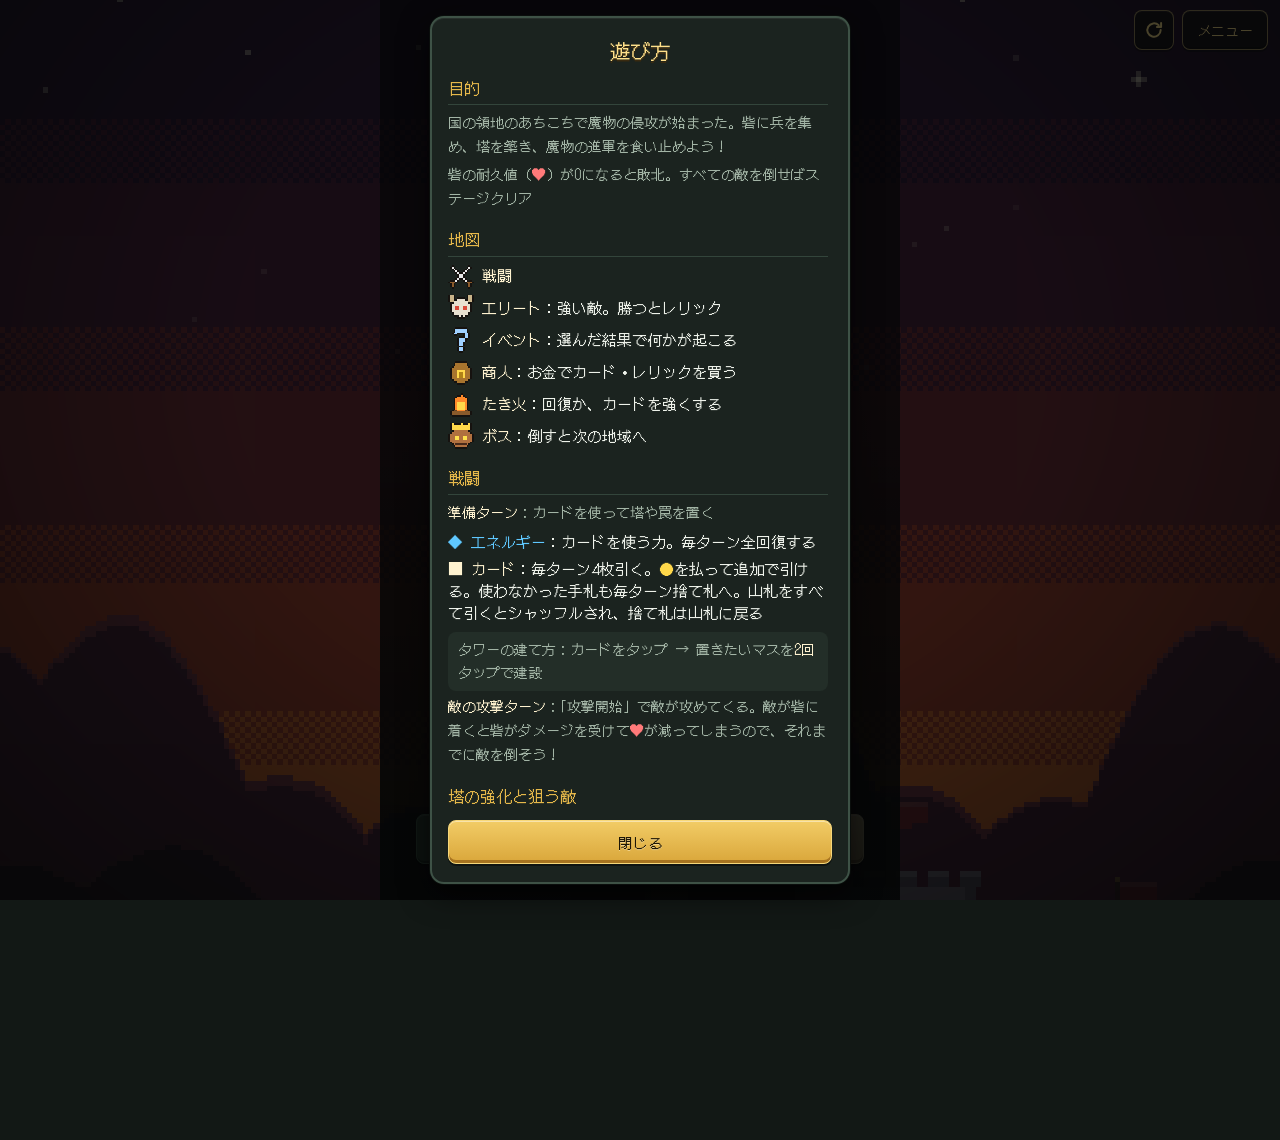
==== index.html @ cc90f78e "？マスの中身に通常戦闘1つ・商人2つを混ぜる - マスに入った時にくじ：残りのイベント＋戦闘1＋商人2（同じ確率） - 戦闘・商人が出たらマスの種類を書き換える（記録は t を書き換え fe:1） -" ====
<!doctype html>
<html lang="ja">
<head>
<meta charset="utf-8">
<meta name="viewport" content="width=device-width,initial-scale=1,maximum-scale=1,user-scalable=no,viewport-fit=cover">
<meta name="theme-color" content="#121815">
<title>Slay the Syoppaiya</title>
<script>/* 起きたエラーを覚えておき、メニューの「音のテスト」に出す（実機で原因を調べるため） */window.__errs=[];window.addEventListener('error',function(e){window.__errs.push((e.message||'?')+' @'+String(e.filename||'').split('/').pop().split('?')[0]+':'+e.lineno);});window.addEventListener('unhandledrejection',function(e){window.__errs.push('promise: '+(e.reason&&e.reason.message||e.reason));});</script>
<link rel="preconnect" href="https://fonts.googleapis.com">
<link rel="preconnect" href="https://fonts.gstatic.com" crossorigin>
<link rel="stylesheet" href="https://fonts.googleapis.com/css2?family=DotGothic16&display=swap">
<link rel="stylesheet" href="css/style.css?v=20261024045029">
</head>
<body>

<!-- スタート画面：上にスワイプ（＝ページを下へ読み進める）で Safari のアドレスバーを細くしてから始める -->
<section id="start">
  <div class="title-top-btns">
    <!-- ページの更新（ホーム画面に追加して遊ぶ人は、ブラウザの更新ボタンがないため） -->
    <button type="button" id="t-reload" class="title-menu-btn title-reload-btn" aria-label="ページを更新"><svg viewBox="0 0 24 24" width="20" height="20" aria-hidden="true"><path d="M20 12a8 8 0 1 1-2.34-5.66" fill="none" stroke="currentColor" stroke-width="2.4" stroke-linecap="round"/><path d="M20.5 3.5v5h-5" fill="none" stroke="currentColor" stroke-width="2.4" stroke-linecap="round" stroke-linejoin="round"/></svg></button>
    <button type="button" id="t-menu" class="title-menu-btn">メニュー</button>
  </div>
  <canvas id="title-bg" width="240" height="426" aria-hidden="true"></canvas>
  <div class="start-inner">
    <div class="logo">
      <h1 class="logo-title"><canvas id="logo-cv" role="img" aria-label="Slay the Syoppaiya"></canvas><span class="vh">Slay the Syoppaiya</span></h1>
      <p class="logo-sub">デッキ構築 × タワーディフェンス</p>
    </div>
    <div class="title-menu" role="radiogroup" aria-label="始め方">
      <button type="button" id="t-cont" class="title-opt" aria-pressed="false"><b>つづきから</b><small id="t-cont-info"></small></button>
      <button type="button" id="t-new" class="title-opt" aria-pressed="true"><b>はじめから</b><small id="t-new-info">新しい挑戦を始める</small></button>
    </div>
    <p class="meta-line" id="t-meta"></p>
    <button type="button" id="t-help" class="title-help">はじめての方へ：遊び方</button>
    <button type="button" id="t-save" class="title-help title-save"><b>記録を消さないために</b></button>
    <div class="swipe">
      <div class="arrow" aria-hidden="true">▲<br>▲</div>
      <p>上にスワイプしてスタート</p>
      <button type="button" id="pc-start" class="pc-only">クリックでスタート</button>
    </div>
    <p class="ver" id="ver" role="button" tabindex="0" aria-label="アップデート履歴">版 10/24 04:50</p>
  </div>
</section>

<!-- ワールドマップ -->
<section id="world" class="screen" data-screen hidden>
  <header class="runbar">
    <span class="hud-stats"><span class="hud-cmd-row"><b class="hud-cmd rb-cmd"></b><span class="hud-asc rb-asc-box" title="アセンション"><span class="hico" data-ico="flame"></span><b class="rb-asc">0</b></span></span><span class="hud-stats-row"><span class="hud-life">♥ <b class="rb-life"></b></span><span class="hud-gold">● <b class="rb-gold"></b></span></span></span>
    <span class="rb-title">草原</span>
    <span class="nav-btns"><button type="button" class="nav-btn ico-btn" data-nav="map" aria-label="マップ"><span class="hico" data-ico="map"></span></button><button type="button" class="nav-btn ico-btn" data-nav="deck" aria-label="デッキ"><span class="hico" data-ico="deck"></span><b class="deck-num rb-deck"></b></button><button type="button" class="nav-btn ico-btn help-btn" data-nav="help" aria-label="遊び方"><span class="hico" data-ico="help"></span></button></span>
  </header>
  <div class="relic-strip" id="relic-strip"></div>
  <div class="world-scroll scroll-y" id="world-scroll">
    <div class="world-map" id="world-map">
      <svg id="world-lines" aria-hidden="true"></svg>
    </div>
  </div>
  <div class="world-foot">
    <button type="button" id="world-menu-btn" class="menu-btn ico-btn" aria-label="設定"><span class="hico" data-ico="gear"></span></button>
    <button type="button" id="world-back" class="go" hidden>もどる</button>
    <p class="world-hint" id="world-hint">光っているマスを選んでください</p>
    <button type="button" class="deck-btn">デッキ <b class="rb-deck"></b>枚</button>
  </div>
</section>

<!-- 戦闘画面 -->
<main id="game" class="screen" data-screen hidden>
  <header class="hud">
    <span class="hud-stats"><span class="hud-cmd-row"><b id="h-cmd" class="hud-cmd"></b><span class="hud-asc" id="h-asc-box" title="アセンション"><span class="hico" data-ico="flame"></span><b id="h-asc">0</b></span></span><span class="hud-stats-row"><span class="hud-life" title="砦の耐久値">♥ <b id="h-life">20</b></span><span class="hud-gold" title="お金">● <b id="h-gold">20</b></span></span></span>
    <span class="hud-turn"><span id="h-floor" class="hud-floor"></span><span class="hud-turn-row"><b id="h-phase">準備</b> <span id="h-turn">1/5</span><span id="h-left" class="hud-left"></span></span></span>
    <span class="nav-btns"><button type="button" class="nav-btn ico-btn" data-nav="map" aria-label="マップ"><span class="hico" data-ico="map"></span></button><button type="button" class="nav-btn ico-btn" data-nav="deck" aria-label="デッキ"><span class="hico" data-ico="deck"></span><b class="deck-num" id="h-deck"></b></button><button type="button" class="nav-btn ico-btn menu-nav" data-nav="menu" aria-label="設定"><span class="hico" data-ico="gear"></span></button></span>
  </header>

  <div class="relic-strip battle-relics scroll-y" id="b-relics"></div>
  <div class="stage" id="stage">
    <canvas id="map"></canvas>
    <div class="rampart" id="rampart" aria-hidden="true"></div>
    <div class="banner" id="banner"></div>
    <div class="toast" id="toast" role="status"></div>
    <div class="bubble" id="gate-info" hidden></div>
  </div>

  <div class="actions">
    <button type="button" id="btn-draw"><span>ドロー</span><small>● <span id="draw-cost">15</span></small></button>
    <label class="speed" for="speed"><span id="speed-val">×1</span><input type="range" id="speed" min="1" max="4" step="1" value="1" aria-label="速度（1〜4倍）"></label>
    <button type="button" id="btn-go" class="go">攻撃開始</button>
  </div>

  <div class="hand-bar">
    <span class="energy" title="エネルギー"><span class="en-label">エネルギー</span><span id="h-energy"></span></span>
    <span class="piles"><button type="button" class="pile-btn" id="btn-pile-draw" aria-label="山札の内訳"><span class="pile-ico-wrap"><span class="hico" data-ico="drawpile"></span><b id="h-draw" class="pile-num">0</b></span>山札</button><button type="button" class="pile-btn disc" id="btn-pile-disc" aria-label="捨て札の内訳"><span class="pile-ico-wrap"><span class="hico" data-ico="discard"></span><b id="h-disc" class="pile-num">0</b></span>捨て札</button></span>
  </div>
  <div class="hand" id="hand"></div>

  <!-- タワーをタップした時の小窓 -->
  <div class="sheet" id="tower-sheet" hidden>
    <div class="sheet-head"><b id="ts-name"></b> <span id="ts-lv"></span></div>
    <div id="ts-stats" class="stat-table"></div>
    <div class="sheet-btns">
      <button type="button" id="ts-target" class="target-btn"></button>
      <button type="button" id="ts-up" class="up">強化</button>
    </div>
  </div>
</main>

<!-- 指揮官を選ぶ（2026-10-23 新デザイン：象徴マークをタップすると、その指揮官の全身の絵が背景にドンと出る） -->
<section id="cmdsel" class="screen" data-screen hidden>
  <canvas id="cs-hero" aria-hidden="true"></canvas>
  <div id="cs-flash"></div>
  <div id="cs-shade"></div>
  <div class="cs-ui">
    <div class="cs-spacer"></div>
    <div id="cs-info"><h2 id="cs-name"></h2><div id="cs-life"></div><p id="cs-sub"></p><div id="cs-relic"></div></div>
    <p id="cs-prompt">指揮官を選択してください</p>
    <div id="cs-tiles"></div>
    <div id="cs-foot"></div>
  </div>
</section>

<!-- 報酬・イベント・商人・たき火・ランの終わり（中身は screens.js が作る） -->
<section id="panel" class="screen" data-screen hidden>
  <header class="runbar">
    <span class="hud-stats"><span class="hud-cmd-row"><b class="hud-cmd rb-cmd"></b><span class="hud-asc rb-asc-box" title="アセンション"><span class="hico" data-ico="flame"></span><b class="rb-asc">0</b></span></span><span class="hud-stats-row"><span class="hud-life">♥ <b class="rb-life"></b></span><span class="hud-gold">● <b class="rb-gold"></b></span></span></span>
    <span class="rb-title" id="panel-kind"></span>
    <span class="nav-btns"><button type="button" class="nav-btn ico-btn" data-nav="map" aria-label="マップ"><span class="hico" data-ico="map"></span></button><button type="button" class="nav-btn ico-btn" data-nav="deck" aria-label="デッキ"><span class="hico" data-ico="deck"></span><b class="deck-num rb-deck"></b></button><button type="button" class="nav-btn ico-btn help-btn" data-nav="help" aria-label="遊び方"><span class="hico" data-ico="help"></span></button></span>
  </header>
  <div class="relic-strip battle-relics scroll-y" id="p-relics"></div>
  <div class="panel-body scroll-y" id="panel-body"></div>
  <div class="panel-foot" id="panel-foot"></div>
</section>

<!-- カードの詳細（長押し） -->
<div class="modal" id="detail" hidden>
  <div class="modal-box">
    <canvas id="detail-art" width="34" height="36"></canvas>
    <h2 id="d-name"></h2>
    <p id="d-text"></p>
    <dl id="d-stats"></dl>
    <button type="button" id="d-close">閉じる</button>
  </div>
</div>

<!-- カードの一覧（山札・捨て札・デッキ） -->
<div class="modal" id="pile" hidden>
  <div class="modal-box">
    <h2 id="p-title"></h2>
    <ul class="pile-list scroll-y" id="p-list"></ul>
    <p id="p-note"></p>
    <button type="button" id="p-close">閉じる</button>
  </div>
</div>

<!-- ワールドマップのメニュー -->
<div class="modal" id="world-menu" hidden>
  <div class="modal-box menu-box scroll-y">
    <h2>メニュー</h2>
    <p id="wm-note">マスを1つ進めるたびに自動で保存しています。タイトルの「つづきから」で再開できます。</p>
    <div class="sound-row"><button type="button" id="wm-se">効果音：オン</button><button type="button" id="wm-bgm">BGM：オン</button></div>
    <label class="vol-row"><span>効果音の音量</span><input type="range" min="0" max="100" step="5" id="wm-sevol" aria-label="効果音の音量"></label>
    <label class="vol-row"><span>BGMの音量</span><input type="range" min="0" max="100" step="5" id="wm-bgmvol" aria-label="BGMの音量"></label>
    <button type="button" id="wm-skin">戦闘画面：砦</button>
    <button type="button" id="wm-help">遊び方</button>
    <button type="button" id="wm-data">データの引き継ぎ</button>
    <button type="button" id="wm-update">アップデート更新</button>
    <button type="button" id="wm-test">音のテスト</button>
    <p class="sound-note" id="wm-sound-state">マナーモード中のiPhoneでは音が出ないことがあります。</p>
    <button type="button" id="wm-title" class="go">タイトルに戻る</button>
    <button type="button" id="wm-close">閉じる</button>
  </div>
</div>

<!-- タイトルのメニュー（音の設定・遊び方・データの引き継ぎ） -->
<div class="modal" id="title-menu" hidden>
  <div class="modal-box menu-box scroll-y">
    <h2>メニュー</h2>
    <div class="sound-row"><button type="button" id="tm-se">効果音：オン</button><button type="button" id="tm-bgm">BGM：オン</button></div>
    <label class="vol-row"><span>効果音の音量</span><input type="range" min="0" max="100" step="5" id="tm-sevol" aria-label="効果音の音量"></label>
    <label class="vol-row"><span>BGMの音量</span><input type="range" min="0" max="100" step="5" id="tm-bgmvol" aria-label="BGMの音量"></label>
    <button type="button" id="tm-skin">戦闘画面：砦</button>
    <button type="button" id="tm-help">遊び方</button>
    <button type="button" id="tm-data">データの引き継ぎ</button>
    <button type="button" id="tm-update">アップデート更新</button>
    <button type="button" id="tm-close">閉じる</button>
  </div>
</div>

<!-- データの引き継ぎ（書き出し・読み込み） -->
<div class="modal" id="data-modal" hidden>
  <div class="modal-box wide data-box">
    <h2>データの引き継ぎ</h2>
    <div class="data-body scroll-y">
      <p>別の端末・別のブラウザで続きから遊ぶためのものです。引き継げるのは、経験値・解放・アセンション・クリアの記録と、途中のラン（つづきから）です。戦闘の途中だった時は、その戦闘の始めから続きます。</p>
      <h3>① 今の記録を書き出す</h3>
      <p>下の文字をコピーして、メモなどに保存してください。</p>
      <textarea id="dt-out" readonly rows="4" autocapitalize="off" autocorrect="off" spellcheck="false"></textarea>
      <button type="button" id="dt-copy" class="go">コピーする</button>
      <h3>② 記録を読み込む</h3>
      <p>保存しておいた文字を、新しい方で貼り付けます。</p>
      <textarea id="dt-in" rows="4" placeholder="ここに貼り付け" autocapitalize="off" autocorrect="off" autocomplete="off" spellcheck="false"></textarea>
      <p class="data-msg" id="dt-msg"></p>
      <button type="button" id="dt-load">読み込む</button>
    </div>
    <button type="button" id="dt-close">閉じる</button>
  </div>
</div>

<!-- デッキからカードを1枚選ぶ（手放す時など） -->
<div class="modal" id="picker" hidden>
  <div class="modal-box wide scroll-y">
    <h2 id="pk-title"></h2>
    <div class="cards-grid scroll-y" id="pk-grid"></div>
    <p id="pk-text" class="pk-text"></p>
    <button type="button" id="pk-ok" class="go" disabled>決定</button>
    <button type="button" id="pk-cancel">やめる</button>
  </div>
</div>

<!-- 遊び方（タイトル・メニュー・画面上の「？」から開く） -->
<div class="modal" id="help" hidden>
  <div class="modal-box wide help-box">
    <h2>遊び方</h2>
    <div class="help-body scroll-y" id="help-body"></div>
    <button type="button" id="help-close" class="go">閉じる</button>
  </div>
</div>

<!-- アップデート履歴（タイトル画面の右下の「版」の文字をタップで開く。2026-10-23） -->
<div class="modal" id="updates" hidden>
  <div class="modal-box wide help-box upd-box">
    <h2>アップデート履歴</h2>
    <div class="upd-head" id="upd-head"></div>
    <div class="help-body scroll-y upd-list" id="upd-list"></div>
    <button type="button" id="upd-close" class="go">閉じる</button>
  </div>
</div>

<div id="tap-sound" hidden>♪ 画面をタップすると音が出ます</div>
<div id="rotate"><p>画面を縦にしてください</p></div>

<script src="js/data.js?v=20261024045029"></script>
<script src="js/battle.js?v=20261024045029"></script>
<script src="js/run.js?v=20261024045029"></script>
<script src="js/sprites.js?v=20261024045029"></script>
<script src="js/relicart.js?v=20261024045029"></script>
<script src="js/battleskin.js?v=20261024045029"></script>
<script src="js/hudicons.js?v=20261024045029"></script>
<script src="js/dotart.js?v=20261024045029"></script>
<script src="js/towerart.js?v=20261024045029"></script>
<script src="js/enemyart.js?v=20261024045029"></script>
<script src="js/render.js?v=20261024045029"></script>
<script src="js/sound.js?v=20261024045029"></script>
<script src="js/bossbgm.js?v=20261024045029"></script>
<script src="js/ui.js?v=20261024045029"></script>
<script src="js/stats.js?v=20261024045029"></script>
<script src="js/updates.js?v=20261024045029"></script>
<script src="js/screens.js?v=20261024045029"></script>
<script src="js/logo.js?v=20261024045029"></script>
<script src="js/worldbg.js?v=20261024045029"></script>
<script src="js/eventart.js?v=20261024045029"></script>
<script src="js/cmdart.js?v=20261024045029"></script>
</body>
</html>
---- css/style.css ----
/* 画面：縦持ちスマホ前提。高さはアドレスバーの状態に合わせて変わる dvh で合わせる */
:root{
  --bg:#121815; --panel:#1b231f; --panel2:#232e28; --line:#33453b;
  --fg:#eef2ea; --muted:#a3b5a6; --accent:#e6b84a; --good:#7fd36a; --bad:#ff6b5b;
  --energy:#5fc8ff; --gold:#ffd84a; --up:#ff5b4a; --down:#4ea8ff;
  --font:"DotGothic16","Hiragino Kaku Gothic ProN","Yu Gothic",system-ui,sans-serif;
  color-scheme:dark;
}
*{box-sizing:border-box}
html,body{margin:0;background:var(--bg);color:var(--fg);font-family:var(--font);width:100%;max-width:100%;overflow-x:hidden;overscroll-behavior-x:none}
body{
  -webkit-user-select:none;user-select:none;-webkit-touch-callout:none;
  -webkit-tap-highlight-color:transparent;-webkit-text-size-adjust:100%;
  touch-action:manipulation;
}
button{font-family:var(--font);color:var(--fg);background:var(--panel2);border:1px solid var(--line);
  border-radius:8px;font-size:15px;padding:0 12px;min-height:44px;cursor:pointer;touch-action:manipulation}
button:focus-visible{outline:2px solid var(--accent);outline-offset:2px}
button:disabled{opacity:.4;cursor:default}
button.go{background:var(--accent);color:#1d1606;border-color:var(--accent)}
button[aria-pressed="true"]{background:var(--accent);color:#1d1606;border-color:var(--accent)}
[hidden]{display:none!important}

/* ---- スタート画面（わざと画面より長くして、上スワイプでスクロールさせる） ---- */
#start{position:relative;min-height:calc(100dvh + 240px);padding:0 16px}
.start-inner{position:relative;z-index:1;min-height:100dvh;display:flex;flex-direction:column;align-items:center;justify-content:space-between;gap:14px;text-align:center;
  padding-top:max(10vh,env(safe-area-inset-top));padding-bottom:max(40px,env(safe-area-inset-bottom))}
/* 背景：夕暮れの城と、行進してくる魔物（コードで描く動く絵） */
#title-bg{position:fixed;inset:0;width:100%;height:100%;object-fit:cover;image-rendering:pixelated;z-index:0;pointer-events:none}
#start[hidden] #title-bg{display:none}
#start::after{content:"";position:fixed;inset:0;z-index:0;pointer-events:none;background:radial-gradient(ellipse at 50% 40%,transparent 45%,rgba(0,0,0,.55) 100%)}
.logo{display:flex;flex-direction:column;align-items:center;gap:2px}
/* タイトルの文字：js/logo.js がドット絵で描く（黄色い手書き風・こげ茶のふち・i の点は炎）。光はCSSの影で */
.logo-title{margin:0;line-height:0}
#logo-cv{display:block;width:auto;height:min(43vw,184px,21vh);image-rendering:pixelated;filter:drop-shadow(0 0 10px rgba(255,130,40,.45)) drop-shadow(0 0 26px rgba(255,80,30,.3))}
.vh{position:absolute;width:1px;height:1px;overflow:hidden;clip:rect(0 0 0 0);white-space:nowrap}
.logo-sub{margin:6px 0 0;font-size:13px;color:#e8c9a0;letter-spacing:.12em;padding:3px 12px;border-top:1px solid rgba(246,217,138,.45);border-bottom:1px solid rgba(246,217,138,.45);background:rgba(20,8,10,.35)}
#start .title-opt{background:rgba(18,12,16,.78);border-color:rgba(246,217,138,.45);backdrop-filter:blur(2px)}
#start .title-opt[aria-pressed="true"]{background:linear-gradient(#f2c55a,#d9952e);border-color:#ffe08a;box-shadow:0 0 16px rgba(255,170,60,.45)}
#start .meta-line{text-shadow:0 1px 2px #000;background:rgba(18,12,16,.7);border-radius:12px;padding:3px 12px}
#start .swipe p{text-shadow:0 1px 3px #000}
.eyebrow{margin:0;color:var(--accent);font-size:13px;letter-spacing:.1em}
h1{margin:0;font-weight:400;font-size:34px;line-height:1.2}
h1 span{font-size:18px;color:var(--muted)}
#title-art{width:308px;height:110px;image-rendering:pixelated}
.title-menu{display:flex;flex-direction:column;gap:8px;width:min(300px,100%)}
.title-opt{display:flex;flex-direction:column;align-items:center;gap:2px;padding:8px 12px;min-height:56px}
.title-opt b{font-weight:400;font-size:17px}
.title-opt small{font-size:12px;color:var(--muted)}
.title-opt[aria-pressed="true"] small{color:#3a2c08}
.title-opt:disabled{opacity:.35}
.title-opt .warn{color:#7a1f14}
.menu-btn{flex:0 0 auto}
.menu-btn.ico-btn{min-width:44px;padding:0 8px;display:inline-flex;align-items:center;justify-content:center}
.swipe{margin-top:10px;display:flex;flex-direction:column;align-items:center;gap:6px}
.swipe p{margin:0;font-size:18px}
.arrow{color:var(--accent);line-height:.9;font-size:20px;animation:up 1.2s ease-in-out infinite}
@keyframes up{0%,100%{transform:translateY(6px);opacity:.5}50%{transform:translateY(-6px);opacity:1}}
.pc-only{display:none}
@media (hover:hover) and (pointer:fine){.pc-only{display:inline-block}}

/* ---- ゲーム画面 ---- */
.screen{position:fixed;inset:0;height:100dvh;display:flex;flex-direction:column;touch-action:none;
  padding-left:env(safe-area-inset-left);padding-right:env(safe-area-inset-right);
  padding-top:max(6px,env(safe-area-inset-top));
  padding-bottom:max(22px,calc(env(safe-area-inset-bottom) + 10px));
  max-width:520px;margin:0 auto;background:var(--bg)}
.hud,.runbar{display:flex;justify-content:space-between;align-items:center;gap:8px;padding:4px 10px 6px;font-size:15px;
  font-variant-numeric:tabular-nums}
.hud b{font-weight:400}
.hud-life{color:#ff7a7a}
.hud-gold{color:var(--gold)}
.hud-turn #h-phase{color:var(--accent)}
.hud-stats{display:flex;flex-direction:column;line-height:1.15;font-size:14px;min-width:0}
/* 2026-10-23 上の帯の作り直し：指揮官の名前・階段（層-階）・炎（アセンション）・アイコンのボタン */
.hud .hud-cmd,.runbar .hud-cmd{color:var(--accent);font-size:13px;white-space:nowrap;overflow:hidden;text-overflow:ellipsis;text-shadow:0 1px 0 #000}
.hud-cmd-row{display:flex;align-items:center;gap:6px;min-width:0}
.hud-cmd-row .hud-asc{font-size:13px;gap:1px}
.hud-cmd-row .hico-flame{width:20px;height:20px;margin-top:-3px}
.hud-stats-row{display:flex;gap:8px;white-space:nowrap}
.hud-asc{display:inline-flex;align-items:center;gap:3px;font-size:14px}
.hud-floor{color:var(--muted);font-size:11px;line-height:1.1;white-space:nowrap}
.hud-asc b{color:#ff9a4a}
.hud-asc.zero{opacity:.45}
.hico{display:inline-flex;line-height:0}
.hico-c{image-rendering:pixelated;image-rendering:crisp-edges}
.hico-flame{width:20px;height:20px}
.hico-map,.hico-deck,.hico-gear,.hico-help{width:28px;height:28px}
.hico-drawpile,.hico-discard{width:32px;height:32px}
.hud,.runbar{gap:6px}
.runbar .hud-stats b{font-weight:400}   /* 戦闘画面の上の帯と同じ太さに */
.hud .nav-btns,.runbar .nav-btns{gap:3px}
.nav-btn.ico-btn{min-width:36px;min-height:38px;padding:0 4px;display:inline-flex;align-items:center;justify-content:center}
.hud-turn{display:flex;flex-direction:column;align-items:center;line-height:1.15;font-size:14px;min-width:0;flex:1 1 auto}
.hud-turn-row{white-space:nowrap}
.nav-btns{display:flex;gap:4px;flex:0 0 auto}
.nav-btn{min-height:34px;padding:0 8px;font-size:13px;border-radius:7px;background:var(--panel)}
#world .nav-btn[data-nav=map]{display:none}
.runbar .rb-title{flex:1 1 auto;text-align:center;white-space:nowrap;overflow:hidden;text-overflow:ellipsis}
.rb-title{color:var(--accent)}
.hud-left{color:var(--fg);margin-left:4px}
#h-energy{display:flex;gap:6px;align-items:center}
.gem{width:13px;height:13px;transform:rotate(45deg);border:1px solid #4f8fae;background:#16303c}
.en-num{color:var(--energy);margin-left:4px;font-size:17px}
.gem.on{background:var(--energy);border-color:#b8ecff}

.stage{position:relative;flex:1 1 auto;min-height:120px;display:flex;align-items:flex-start;justify-content:center;overflow:hidden}   /* マップは上にそろえる（手札の枚数で動かさない） */
#map{display:block;image-rendering:pixelated;border-radius:6px;touch-action:none}
.banner{position:absolute;left:0;right:0;top:38%;text-align:center;font-size:26px;pointer-events:none;
  text-shadow:0 2px 0 #000,0 0 12px #000;opacity:0;transition:opacity .25s}
.banner.show{opacity:1}
.banner.prep{color:var(--good)} .banner.attack{color:var(--bad)}
.bubble{position:absolute;z-index:5;transform:translateX(-50%);margin-top:6px;background:rgba(14,18,15,.95);border:1px solid var(--accent);
  border-radius:10px;padding:8px 10px;font-size:14px;line-height:1.5;min-width:150px;max-width:calc(100% - 16px)}
.bubble::before{content:"";position:absolute;top:-6px;left:var(--tip,50%);width:10px;height:10px;transform:translateX(-50%) rotate(45deg);
  background:inherit;border-left:1px solid var(--accent);border-top:1px solid var(--accent)}
.bubble .gate{display:block;margin-bottom:2px}
.bubble .row{display:flex;align-items:center;gap:4px;white-space:nowrap}
.bubble .sub{color:var(--muted);font-size:12px}
.toast{position:absolute;left:50%;bottom:8px;transform:translateX(-50%);background:rgba(10,12,10,.88);border:1px solid var(--line);
  border-radius:8px;padding:6px 12px;font-size:14px;pointer-events:none;opacity:0;transition:opacity .2s;white-space:nowrap}
.toast.show{opacity:1}

.chip{display:inline-flex;align-items:center;gap:2px;color:var(--fg)}
.chip canvas{width:22px;height:18px;image-rendering:pixelated}
.gate{color:var(--accent)}

.actions{display:flex;gap:6px;align-items:center;padding:4px 8px 6px}
.actions{justify-content:flex-end}
.hand-bar{display:flex;align-items:center;justify-content:space-between;padding:2px 10px 6px}
.energy{display:flex;align-items:center;gap:8px}
.en-label{font-size:13px;color:var(--energy)}
.piles{display:flex;gap:6px;font-variant-numeric:tabular-nums}
.pile-btn{display:inline-flex;align-items:center;gap:5px;min-height:38px;padding:0 9px;font-size:13px;color:var(--muted);background:var(--panel)}
.pile-btn b{font-weight:400;color:var(--fg)}
.pile-ico-wrap{position:relative;display:inline-flex}
.pile-btn .pile-num{position:absolute;right:-6px;bottom:-4px;min-width:18px;height:18px;padding:0 4px;border-radius:9px;background:#b8302a;color:#fff;
  font-size:12px;line-height:18px;text-align:center;box-shadow:0 0 0 1px #2a0a08,0 1px 2px rgba(0,0,0,.6)}
.pile-btn.disc .pile-num{background:#5a4a80;box-shadow:0 0 0 1px #1a1428,0 1px 2px rgba(0,0,0,.6)}
.pile-btn{gap:9px;padding:0 10px 0 6px;min-height:40px}
.pile-list{list-style:none;margin:0;padding:0;width:100%;display:flex;flex-direction:column;gap:4px}
.pile-list li{display:flex;align-items:center;gap:10px;background:var(--panel2);border-radius:8px;padding:4px 12px 4px 6px;font-size:15px}
.pile-list li canvas{width:24px;height:34px;image-rendering:pixelated}
.pile-list li b{margin-left:auto;font-weight:400;color:var(--accent);font-variant-numeric:tabular-nums}
.pile-list li.none{justify-content:center;color:var(--muted);padding:10px}
#btn-draw small{color:var(--gold);font-size:13px}
#btn-draw{display:inline-flex;flex-direction:column;align-items:center;justify-content:center;line-height:1.15}   /* 2026-10-23「ドロー」の下に「● 15」 */
#btn-draw small{white-space:nowrap}
/* 速度：横にずらすと1〜4倍 */
.speed{display:flex;align-items:center;gap:6px;flex:1 1 auto;min-width:0;max-width:160px;padding:0 4px;min-height:44px}
.speed span{min-width:26px;color:var(--accent);font-variant-numeric:tabular-nums;font-size:15px}
#speed{flex:1 1 auto;min-width:64px;height:44px;margin:0;-webkit-appearance:none;appearance:none;background:transparent;touch-action:none}
#speed::-webkit-slider-runnable-track{height:8px;border-radius:4px;background:linear-gradient(90deg,var(--panel2),var(--accent));border:1px solid var(--line)}
#speed::-webkit-slider-thumb{-webkit-appearance:none;appearance:none;width:26px;height:26px;border-radius:50%;background:var(--accent);border:3px solid #16120f;margin-top:-10px}
#speed::-moz-range-track{height:8px;border-radius:4px;background:linear-gradient(90deg,var(--panel2),var(--accent))}
#speed::-moz-range-thumb{width:22px;height:22px;border-radius:50%;background:var(--accent);border:3px solid #16120f}
#btn-go{min-width:100px}

/* 手札：4枚までは1段、5枚以上は4枚×2段。1枚の幅は約85pt */
/* 手札：4枚までは1段。5枚以上は4枚×2段で、1段目の上側（名前とコスト）だけ見えるように2段目を重ねる。
   --row2 は2段目で増える高さ。マップの大きさはこの分をいつも見込んで計算する（ui.js の fit） */
.hand{--card-h:76px;--peek:36px;--row2:var(--peek);
  display:grid;grid-template-columns:repeat(4,1fr);align-content:start;column-gap:6px;padding:8px 8px 0;
  min-height:calc(8px + var(--card-h) + var(--row2))}   /* 0枚でも1段でも2段でも、場所の高さを同じにする */
.card{position:relative;min-width:0;height:var(--card-h);border-radius:9px;border:2px solid #4a5a50;background:linear-gradient(#2b3a31,#1d2621);
  display:flex;flex-direction:column;align-items:center;padding:3px 3px 4px;gap:1px;
  transition:transform .12s, border-color .12s;touch-action:none;cursor:pointer;box-shadow:0 -3px 8px rgba(0,0,0,.35)}
.hand.two .card:nth-child(n+5){margin-top:calc(var(--peek) - var(--card-h))}
.card .top{display:flex;align-items:center;gap:3px;width:100%;min-height:22px}
.card .nm{--max:11.5px;line-height:1.1;white-space:nowrap;overflow:hidden;text-overflow:clip;flex:1 1 auto;min-width:0;text-align:center;padding-right:4px;container-type:inline-size}
.card .nm .t{font-size:11.5px;font-size:min(var(--max),calc(100cqw / (var(--n,6) * .98)));letter-spacing:-.02em}
.card .nm .t i{font-style:normal;font-size:.6em;letter-spacing:0}
.card canvas{image-rendering:pixelated;flex:1 1 auto;min-height:0;max-width:100%;object-fit:contain}
.card .cost{position:relative;flex:0 0 auto;width:18px;height:18px;display:flex;align-items:center;justify-content:center;font-size:13px;color:#08202c;z-index:0}
.card .cost::before{content:"";position:absolute;inset:3px;transform:rotate(45deg);background:var(--energy);border:1px solid #b8ecff;z-index:-1}
.card.sel{border-color:var(--accent);transform:translateY(-8px);z-index:3}
.card.poor{opacity:.45}
.card.empty{border-style:dashed;border-color:#2b3a31;background:none;cursor:default;box-shadow:none}
.ghost{position:fixed;z-index:30;pointer-events:none;opacity:.85;transform:translate(-50%,-90%) scale(1.05)}

.sheet{position:absolute;left:8px;right:8px;bottom:calc(max(22px,calc(env(safe-area-inset-bottom) + 10px)) + 4px);z-index:20;
  background:var(--panel);border:1px solid var(--accent);border-radius:12px;padding:10px 12px;box-shadow:0 -6px 20px rgba(0,0,0,.5)}
.sheet-head{font-size:17px} .sheet-head span{color:var(--accent);font-size:14px}
.sheet p{margin:6px 0 10px;font-size:14px;color:var(--muted);line-height:1.6}
.sheet-btns{display:flex;gap:8px}
.sheet #ts-up{flex:1 1 auto}
.target-btn{flex:0 0 auto;display:flex;flex-direction:column;align-items:flex-start;justify-content:center;gap:0;line-height:1.2;padding:4px 12px;min-width:118px}
.target-btn small{font-size:11px;color:var(--muted)}
.target-btn b{font-weight:400;font-size:15px}
.card-detail{margin:0;padding:10px 12px;border-radius:10px;background:var(--panel);border:1px solid var(--line);display:flex;flex-direction:column;gap:6px}
.card-detail h3{margin:0;font-weight:400;font-size:17px}
.card-detail p{margin:0;font-size:14px;line-height:1.6;color:var(--muted)}
.card-detail dl{justify-content:start}
.card-detail.empty{color:var(--muted);font-size:14px}
/* 強さの表：左から 項目名｜今の値｜太い矢印（全行で1本、上に「強化後」）｜強化後の値。項目ごとに1行 */
.stat-table{display:grid;grid-template-columns:auto auto auto 1fr;align-items:center;column-gap:8px;row-gap:3px;
  margin:6px 0 10px;font-size:14px;line-height:1.5;font-variant-numeric:tabular-nums;white-space:nowrap}
.stat-table.maxed{grid-template-columns:auto 1fr}
.stat-table .k{grid-column:1;color:var(--muted);font-size:13px}
.stat-table .v{grid-column:2}
.stat-table .mid{grid-column:3;display:flex;flex-direction:column;align-items:center;justify-content:center;gap:1px;padding:0 2px}
.stat-table .mid small{font-size:11px;color:var(--up);letter-spacing:.05em}
.stat-table .mid svg{width:30px;height:18px;fill:var(--up)}
.stat-table .nx{grid-column:4}
.stat-table .max{color:var(--muted);font-size:12px}
.d-up,.d-down{font-weight:400}
/* ランクの札：上ほど明るい金色、下ほどくすんだ色。赤・青（アップ・ダウン）は使わない */
.rank{display:inline-block;font-style:normal;font-size:11px;line-height:1;min-width:16px;padding:2px 3px 1px;margin:0 1px 0 3px;
  border-radius:4px;text-align:center;vertical-align:1px;border:1px solid #5d6b62;color:#cfd8cf;background:#26302a}
.rank-sss,.rank-ss,.rank-s{color:#2a1c00;background:#ffd84a;border-color:#ffd84a}
.rank-a{color:#ffd84a;border-color:#b8942a}
.rank-b{color:#eef2ea;border-color:#8a9a8e}
.rank-f,.rank-g{color:#8b948d;background:#1a201c;border-color:#3a443e}
/* 強化でランクが変わる時（A以上に上がった時は金色のまま） */
.rank.rank-up{color:var(--up);border-color:var(--up);background:rgba(255,91,74,.12)}
.rank.rank-down{color:var(--down);border-color:var(--down);background:rgba(78,168,255,.12)}
.rk-arrow{margin-left:3px;margin-right:-2px}
.d-up{color:var(--up)} .d-down{color:var(--down)}
button.up{background:var(--up);color:#fff;border-color:var(--up);text-shadow:0 1px 0 rgba(0,0,0,.35)}

.modal{position:fixed;inset:0;z-index:40;background:rgba(5,8,6,.72);display:flex;align-items:center;justify-content:center;padding:16px}
.modal-box{width:100%;max-width:340px;background:var(--panel);border:1px solid var(--line);border-radius:14px;padding:18px 16px;
  display:flex;flex-direction:column;gap:10px;align-items:center;text-align:center}
.modal-box h2{margin:0;font-weight:400;font-size:22px}
.modal-box p{margin:0;color:var(--muted);font-size:14px;line-height:1.7}
.modal-box > button{width:100%}
#detail-art{width:102px;height:108px;image-rendering:pixelated}
dl{display:grid;grid-template-columns:auto auto;gap:2px 14px;margin:0;font-size:14px}
dt{color:var(--muted);text-align:right} dd{margin:0;text-align:left}

/* 横持ちの時（スマホだけ）は「縦にしてください」 */
#rotate{display:none}
@media (orientation:landscape) and (pointer:coarse) and (max-height:520px){
  #rotate{display:flex;position:fixed;inset:0;z-index:99;background:var(--bg);align-items:center;justify-content:center;font-size:20px}
}

/* ---- カードの種類・珍しさ ---- */
.card.skill{background:linear-gradient(#352b45,#221c2d);border-color:#5d4f78}
.card.r-uncommon{border-color:#4f7fae}
.card.r-rare{border-color:#c79a2a}
.card.skill.r-uncommon{border-color:#6f8fd0}
.card.skill.r-rare{border-color:#d9a82a}
.card.sel{border-color:var(--accent)}
.card .tag{position:absolute;right:3px;bottom:3px;font-size:9px;line-height:1;padding:2px 3px;border-radius:3px;background:rgba(0,0,0,.55);color:#e6d6ff}

/* ---- ワールドマップ ---- */
.world-scroll{flex:1 1 auto;overflow-y:auto;-webkit-overflow-scrolling:touch;touch-action:pan-y;overscroll-behavior:contain;
  background:radial-gradient(ellipse at 50% 30%,#1f2a24,#121815 70%)}
.world-map{position:relative;margin:0 auto}
#world-lines{position:absolute;left:0;top:0}
#world-lines line{stroke:#3a4a40;stroke-width:2;stroke-dasharray:4 5}
#world-lines line.open{stroke:var(--accent);stroke-dasharray:none;stroke-width:2.5}
#world-lines line.walked{stroke:#8a9a8e;stroke-dasharray:none;stroke-width:3}
.node{position:absolute;width:44px;height:44px;min-height:0;padding:0;border-radius:50%;display:flex;align-items:center;justify-content:center;
  background:#1e2822;border:2px solid #3a4a40;opacity:.55}
.node canvas{width:28px;height:28px;image-rendering:pixelated}
.node:disabled{cursor:default}
.node.t-boss{border-color:#8a3b3b;opacity:.8}
.node.t-boss canvas{width:40px;height:40px}
.node.visited{opacity:.35;border-color:#5a6a60}
.node.here{opacity:1;border-color:#e8e8e8;box-shadow:0 0 0 3px rgba(232,232,232,.25)}
.node.reach{opacity:1;border-color:var(--accent);animation:pulse 1.2s ease-in-out infinite}
.node.pick{background:var(--accent);animation:none;box-shadow:0 0 0 4px rgba(230,184,74,.35)}
@keyframes pulse{0%,100%{box-shadow:0 0 0 0 rgba(230,184,74,.0)}50%{box-shadow:0 0 0 6px rgba(230,184,74,.35)}}
@media (prefers-reduced-motion:reduce){.node.reach,.arrow{animation:none}}
.world-foot{display:flex;align-items:center;gap:8px;padding:8px 10px 4px}
.world-hint{flex:1 1 auto;margin:0;font-size:13px;color:var(--fg);min-width:0}
.deck-btn{flex:0 0 auto}
.deck-btn b{font-weight:400;color:var(--accent)}

/* ---- パネル画面（報酬・イベント・商人・休憩） ---- */
.panel-body{flex:1 1 auto;overflow-y:auto;-webkit-overflow-scrolling:touch;touch-action:pan-y;padding:8px 16px 12px;display:flex;flex-direction:column;gap:10px}
.panel-foot{display:flex;flex-direction:column;gap:8px;padding:8px 16px 4px}
.panel-foot button{width:100%}
.panel-title{margin:6px 0 0;font-weight:400;font-size:24px;text-wrap:balance}
.panel-title.win{color:var(--good)} .panel-title.lose{color:var(--bad)}
.panel-text{margin:0;font-size:15px;line-height:1.7;color:var(--fg);white-space:pre-line}
.panel-sub{margin:0;font-size:13px;color:var(--muted)}
.choices{display:flex;flex-direction:column;gap:8px}
.choice{display:flex;flex-direction:column;align-items:flex-start;gap:2px;padding:10px 14px;text-align:left;min-height:56px}
.choice b{font-weight:400;font-size:16px}
.choice small{font-size:13px;color:var(--muted)}
.cards-grid{display:grid;grid-template-columns:repeat(3,1fr);gap:10px}
.cards-grid .card{height:104px}
.cards-grid .card canvas{max-height:56px}
.pk-text{margin:0;font-size:14px;line-height:1.6;color:var(--fg);min-height:3.2em}
.shop-item{display:flex;flex-direction:column;align-items:center;gap:4px}
.shop-item .card{width:100%}
.shop-item .card.sold{opacity:.3}
.price{font-size:14px;color:var(--gold)} .price.poor{color:var(--bad)}
.modal-box.wide{max-width:420px;max-height:calc(100dvh - 32px)}
/* メニュー：項目が増えて画面より高くなっても、中でスクロールして下まで押せるように */
.menu-box{max-height:100%;overflow-y:auto;-webkit-overflow-scrolling:touch;touch-action:pan-y;overscroll-behavior:contain}
.menu-box > *{flex-shrink:0}
/* カードを選ぶ画面は上の帯（マップ・デッキ・レリック）の下から出す：選んでいる間も上の帯を押せる */
#picker{padding-top:8px}
#picker .modal-box{max-height:100%;overflow-y:auto;-webkit-overflow-scrolling:touch;touch-action:pan-y;overscroll-behavior:contain}
/* 並べたカード（選ぶ画面・報酬・商人）は、カードの上から指でスクロールできるように（手札のカードはドラッグで使うのでそのまま） */
.cards-grid .card{touch-action:pan-y}
#pk-grid{-webkit-overflow-scrolling:touch;touch-action:pan-y;overscroll-behavior:contain}
#pk-grid{width:100%;max-height:44dvh;overflow-y:auto;grid-template-columns:repeat(4,1fr);gap:6px;padding:4px}
#pk-grid .card{height:84px}
.pile-list{max-height:50dvh;overflow-y:auto}
.pile-list li{cursor:pointer}

/* ---- レリック ---- */
.relic-strip{display:flex;flex-wrap:wrap;gap:6px;padding:2px 10px 6px;min-height:28px;align-items:center}
.relic-none{font-size:12px;color:var(--muted)}
.relic-chip{min-height:30px;padding:0 10px;font-size:13px;border-radius:15px;background:#2a2410;border-color:#8a7a3a;color:#f2e2a8}
.relic-chip.r-uncommon{border-color:#6f8fd0}
.relic-chip.r-rare{border-color:#ffd84a;color:#ffd84a}
.relic-get{border-color:#ffd84a}
.relic-get h3{color:#ffd84a}
.relic-buy{border-color:#8a7a3a}

/* ---- 鍛えたカード（＋）：名前を緑にして、ふちを光らせる ---- */
.card.plus .nm{color:#8ff07a}
.card.plus{box-shadow:inset 0 0 0 1px rgba(143,240,122,.45)}
.plus-note{color:#8ff07a}
.cards-grid .card.sold{opacity:.3;pointer-events:none}

/* ---- レアのカード（報酬・商人）は金色に光る ---- */
.cards-grid .card.r-rare{animation:rareGlow 1.6s ease-in-out infinite}
@keyframes rareGlow{0%,100%{box-shadow:0 0 0 1px #c79a2a,0 0 4px rgba(255,216,74,.25)}50%{box-shadow:0 0 0 1px #ffd84a,0 0 14px rgba(255,216,74,.7)}}
@media (prefers-reduced-motion: reduce){.cards-grid .card.r-rare{animation:none}}

/* ---- 指揮官を選ぶ ---- */
.choice.cmd{flex-direction:row;align-items:center;gap:12px}
.choice.cmd canvas{width:39px;height:51px;image-rendering:pixelated;flex:0 0 auto}
.choice.cmd.sel{outline:2px solid #ffd84a}
.cmd-txt{display:flex;flex-direction:column;gap:3px;min-width:0}
.cmd-txt .cmd-deck{font-size:12px}
.cmd-txt .cmd-sub{font-size:12px;color:#b9c2a8}
.sound-row{display:flex;gap:8px}
.sound-row button{flex:1}
.sound-note{font-size:12px;color:var(--muted)}
#world-back{white-space:nowrap;flex:0 0 auto;padding:0 16px}
/* 重なり順：カードの詳細は一番上（一覧・カード選びの上に開くため）→ 一覧 → ほかの小窓 */
#pile{z-index:50}
#detail{z-index:60}
.ver{position:fixed;right:12px;bottom:max(10px,env(safe-area-inset-bottom));margin:0;font-size:11px;color:var(--muted)}
#tap-sound{position:fixed;left:50%;transform:translateX(-50%);bottom:calc(max(22px,env(safe-area-inset-bottom)) + 70px);z-index:35;background:rgba(14,18,15,.92);border:1px solid var(--accent);color:var(--accent);border-radius:999px;padding:6px 14px;font-size:13px;pointer-events:none;white-space:nowrap}

/* ---- レア度の色（カード・レリック共通）：ノーマル＝銀、アンコモン＝緑、レア＝金 ---- */
:root{--r-common:#b9c2c8;--r-uncommon:#4fd1a5;--r-rare:#ffd84a}
.card.r-common{border-color:var(--r-common)}
.card.r-uncommon,.card.skill.r-uncommon{border-color:var(--r-uncommon)}
.card.r-rare,.card.skill.r-rare{border-color:var(--r-rare)}
.card.r-common::after,.card.r-uncommon::after,.card.r-rare::after{content:"";position:absolute;left:6px;right:6px;bottom:2px;height:3px;border-radius:2px;pointer-events:none}
.card.r-common::after{background:var(--r-common)}
.card.r-uncommon::after{background:var(--r-uncommon)}
.card.r-rare::after{background:var(--r-rare);box-shadow:0 0 6px var(--r-rare)}
.card.sel{border-color:var(--accent)}
.rar-label{display:inline-block;padding:0 8px;border-radius:9px;font-size:12px;line-height:20px;border:1px solid currentColor}
.rar-label.r-starter{color:var(--muted)}
.rar-label.r-common{color:var(--r-common)}
.rar-label.r-uncommon{color:var(--r-uncommon)}
.rar-label.r-rare{color:var(--r-rare)}

/* ---- レリック：アイコンだけを並べる（タップで説明） ---- */
.relic-strip{flex-wrap:wrap;gap:4px;min-height:32px;padding:2px 10px 4px}
.relic-strip::-webkit-scrollbar{display:none}
.relic-ico{position:relative;flex:0 0 auto;width:30px;height:30px;min-height:30px;padding:0;border-radius:8px;border:2px solid var(--r-common);background:#1a1f1b;display:flex;align-items:center;justify-content:center}
.relic-ico.r-uncommon{border-color:var(--r-uncommon)}
.relic-ico.r-rare{border-color:var(--r-rare);box-shadow:0 0 5px rgba(255,216,74,.5)}
.relic-ico canvas{width:20px;height:20px;image-rendering:pixelated}
.relic-n{position:absolute;right:-3px;bottom:-5px;font-size:10px;font-weight:400;background:#0b0d0a;color:var(--accent);border-radius:6px;padding:0 3px;line-height:14px}
.battle-relics{min-height:30px;padding:0 10px 2px;flex-wrap:nowrap;overflow-x:auto;touch-action:pan-x;scrollbar-width:none}
.battle-relics:empty{display:none}
.battle-relics .relic-ico{width:28px;height:28px;min-height:28px}
.battle-relics .relic-ico canvas{width:20px;height:20px}
.pile-list li.relic-big{justify-content:center;background:none}
.pile-list li.relic-big canvas{width:80px;height:80px;image-rendering:pixelated}
.meta-line{margin:8px 0 0;font-size:13px;color:var(--accent);text-align:center}
.xp-box h3{color:var(--accent)}
.xp-rows{display:grid;grid-template-columns:auto 1fr;gap:2px 12px;margin:0;font-size:14px}
.xp-rows dt{color:var(--muted)}.xp-rows dd{margin:0;font-variant-numeric:tabular-nums}
.xp-bar{height:8px;border-radius:4px;background:var(--panel2);overflow:hidden}
.xp-bar i{display:block;height:100%;background:var(--accent)}
.xp-new{color:var(--r-rare)!important}

/* ---- 遊び方 ---- */
#help{z-index:55}
.help-box{max-width:460px;height:calc(100dvh - 32px);display:flex;flex-direction:column;gap:10px}
.help-box h2{margin:0;font-weight:400;font-size:20px;color:var(--accent)}
.help-body{flex:1 1 auto;overflow-y:auto;-webkit-overflow-scrolling:touch;touch-action:pan-y;text-align:left;font-size:14px;line-height:1.7;padding-right:4px}
.help-body h3{margin:16px 0 6px;font-weight:400;font-size:16px;color:var(--accent);border-bottom:1px solid var(--line);padding-bottom:2px}
.help-body h3:first-child{margin-top:0}
.help-body p{margin:4px 0}
.help-body ol,.help-body ul{margin:4px 0;padding-left:1.3em}
.help-body li{margin:3px 0}
.help-body b{font-weight:400;color:#fff3d0}
.help-body .ico{display:inline-block;vertical-align:-5px;margin:0 3px 0 0;image-rendering:pixelated}
.help-body .tip{background:var(--panel2);border-radius:8px;padding:6px 10px;margin:6px 0;color:var(--muted)}
.help-body .rr{display:inline-block;padding:0 6px;border-radius:6px;border:1px solid currentColor;font-size:12px;line-height:18px}
.title-help{min-height:40px;padding:0 16px;font-size:14px;background:rgba(18,12,16,.78);border-color:rgba(246,217,138,.6);color:#f6d98a}
.help-btn{min-width:34px;padding:0;font-size:16px}
.nav-btn.ico-btn.help-btn{min-width:36px;padding:0 4px}
.menu-nav{min-width:38px;padding:0;font-size:20px;line-height:1}
.help-box{height:auto;max-height:calc(100dvh - 32px)}
.help-body{font-size:15px}
.help-list{list-style:none;padding-left:0!important}
.help-list li{display:flex;align-items:center;gap:8px;margin:6px 0;line-height:1.45}
.help-list li .ico{flex:0 0 auto;margin:0}
.help-list li b{flex:0 0 auto}
.help-how{background:var(--panel2);border-radius:8px;padding:6px 10px;margin:8px 0 0!important;font-size:14px}
.c-life{color:#ff7a7a!important}.c-en{color:var(--energy)!important}.c-gold{color:var(--gold)!important}
.help-list li>span{flex:1 1 auto;min-width:0}
/* レリックのレア度：獲得・商人・イベントの表示（枠の色＝レア度） */
.relic-get.r-common,.relic-buy.r-common{border-color:var(--r-common)}
.relic-get.r-uncommon,.relic-buy.r-uncommon{border-color:var(--r-uncommon)}
.relic-get.r-rare,.relic-buy.r-rare{border-color:var(--r-rare);box-shadow:0 0 8px rgba(255,216,74,.35)}
.relic-get.r-common h3{color:var(--text,#f2f2f2)}
.relic-get.r-uncommon h3{color:var(--r-uncommon)}
.relic-line{display:flex!important;align-items:center;gap:8px;flex-wrap:wrap}
.relic-line .relic-ico{width:30px;height:30px;min-height:30px}
.relic-line .relic-ico canvas{width:20px;height:20px}
.relic-line-name{flex:0 1 auto}
.relic-line .rar-label{font-weight:400}
.relic-buy .relic-line{margin-bottom:2px}
/* 鍛える前と後の比べ表 */
.cmp-head,.cmp-row{display:grid;grid-template-columns:5.6em 1fr 1.2em 1fr;align-items:center;gap:4px}
.cmp-head{font-size:12px;color:var(--muted);margin:4px 0 2px}
.cmp-head span:first-child{grid-column:2}
.cmp-head span:last-child{grid-column:4;color:var(--up,#ff6b5b)}
.cmp-row{padding:4px 0;border-top:1px solid rgba(255,255,255,.07);font-size:14px;color:var(--muted)}
.cmp-row .cmp-k{font-size:12px}
.cmp-row.ch{color:inherit}
.cmp-row.ch .cmp-k{color:inherit;font-weight:700}
.cmp-row.ch .cmp-b{color:var(--up,#ff6b5b);font-weight:700}
.cmp-row.ch .cmp-a{text-decoration:line-through;text-decoration-color:rgba(255,255,255,.35)}
.cmp-ar{text-align:center;color:var(--up,#ff6b5b)}
.cmp-text{margin-top:6px;font-size:13px;text-align:left}
.cmp-text p{margin:2px 0!important}
.cmp-t0{color:var(--muted)}

/* ワールドマップの背景（層ごとの景色・js/worldbg.js）と、上に重ねる動き（ホタル・雪・火の粉） */
.world-scroll{overflow-x:hidden}
.world-map canvas.world-bg{position:absolute;top:0;z-index:0;image-rendering:pixelated;pointer-events:none;filter:brightness(.78) saturate(.9)}
#world-lines{z-index:1}
.world-map .node{z-index:2}
.world-fx{position:fixed;z-index:3;pointer-events:none;image-rendering:pixelated}
#world[hidden] .world-fx{display:none}
#world-lines line{stroke:rgba(244,236,210,.85);stroke-width:2}
#world-lines line.under{stroke:rgba(8,10,8,.6);stroke-width:5;stroke-dasharray:none;stroke-linecap:round}
#world-lines line.walked{stroke:#d8d2bc}
/* マス：背景の景色に負けないよう、中をすけない濃い色・明るいふち・下に影。進めないマスはアイコンだけ少し暗く */
.world-map .node{opacity:1;background:#141b16;border-color:rgba(232,222,190,.7);box-shadow:0 2px 0 rgba(0,0,0,.55),0 0 0 2px rgba(0,0,0,.35)}
.world-map .node canvas{opacity:.85}
.world-map .node.t-boss{border-color:#d0605a}
.world-map .node.visited{border-color:#6a7268}
.world-map .node.visited canvas{opacity:.35}
.world-map .node.here,.world-map .node.reach{box-shadow:0 0 0 3px rgba(232,232,232,.25)}
.world-map .node.here canvas,.world-map .node.reach canvas,.world-map .node.pick canvas{opacity:1}
.world-map .node.reach{border-color:var(--accent);animation:pulse 1.2s ease-in-out infinite}
.world-map .node.here{border-color:#ffffff}
.world-map .node.pick{background:var(--accent);animation:none}

/* イベントの場面の絵（js/eventart.js） */
.event-art{display:block;width:100%;max-width:440px;height:auto;aspect-ratio:240/112;margin:0 auto 10px;image-rendering:pixelated;border-radius:10px;border:2px solid #4a3a26;box-shadow:0 3px 0 rgba(0,0,0,.45)}

/* 指揮官のレリック（最初から持っている）：オレンジの二重のふち */
.relic-ico.r-starter{border-color:#ff9a4a;box-shadow:0 0 0 1px #5a2a10 inset,0 0 5px rgba(255,154,74,.45)}
.rar-label.r-starter{color:#ff9a4a}
/* アセンション（難易度）を選ぶ */
.asc-pick{display:flex;align-items:center;justify-content:center;gap:14px;width:100%}
.panel-foot .asc-pick .asc-arrow{width:auto;min-height:40px;min-width:56px;padding:0 12px;font-size:16px}
.asc-pick .asc-arrow:disabled{opacity:.3}
.asc-label{font-weight:400;font-size:16px;min-width:140px;text-align:center}
.asc-note{font-size:12px;color:var(--muted);margin:0;line-height:1.5;text-align:center}
.asc-note b{color:#ff8a6a;font-weight:400}
.cmd-relic{display:flex;align-items:center;gap:6px;margin-top:2px}
.cmd-relic .relic-ico{width:24px;height:24px;min-height:24px}
.cmd-relic .relic-ico canvas{width:18px;height:18px}

/* 画面に入った直後はタップを受け付けない間、ボタンを少し暗くして知らせる */
#panel.tap-lock .choice,#panel.tap-lock .panel-foot button{opacity:.55}

/* タイトルの右上メニュー・記録の案内・データの引き継ぎ */
.title-top-btns{position:fixed;top:max(10px,env(safe-area-inset-top));right:12px;z-index:3;display:flex;gap:8px}
.title-menu-btn{min-height:40px;padding:0 14px;font-size:14px;background:rgba(18,12,16,.78);border-color:rgba(246,217,138,.6);color:#f6d98a}
#start[hidden] .title-top-btns{display:none}
.title-reload-btn{width:40px;padding:0;display:flex;align-items:center;justify-content:center}
.title-save{min-height:34px;padding:0 14px;font-size:13px}
.title-save b{font-weight:700}
.help-link{width:100%;text-align:left;color:#f6d98a;border-color:rgba(246,217,138,.6)}
.data-box{max-height:calc(100dvh - 32px)}
.data-body{flex:1 1 auto;display:flex;flex-direction:column;gap:8px;text-align:left;overflow-y:auto;-webkit-overflow-scrolling:touch;touch-action:pan-y}
.data-body h3{margin:8px 0 0;font-weight:400;font-size:16px;color:var(--accent)}
.data-body textarea{width:100%;background:#0f0c14;color:#e8e2f0;border:1px solid #5a4d70;border-radius:8px;padding:8px;font-size:16px;font-family:monospace;word-break:break-all;resize:none}
.data-body button{width:100%}
.data-msg{min-height:1.4em;font-size:13px}
.data-msg.bad{color:#ff8a6a}
/* 開いている間は、後ろの画面にスクロールが伝わらないようにする。入力欄は16px以上（iPhoneは小さいと入力時に画面を拡大する） */
.modal{overscroll-behavior:contain}
/* 音量バー */
.vol-row{display:flex;align-items:center;gap:10px;width:100%;font-size:14px;color:var(--muted)}
.vol-row span{flex:0 0 7.5em;text-align:left}
.vol-row input[type=range]{flex:1 1 auto;min-width:0;height:32px;accent-color:var(--accent)}
.sound-row button{white-space:nowrap;padding-left:8px;padding-right:8px}
/* ボスのマス：枠をなくして、そのボスの絵を大きく出す（後ろに赤い光） */
.world-map .node.boss-art{border:none;border-radius:50%;box-shadow:none;opacity:1;
  background:radial-gradient(ellipse at 50% 58%,rgba(200,40,28,.6),rgba(200,40,28,0) 70%)}
.world-map .node.boss-art canvas{width:auto;height:auto;opacity:1;image-rendering:pixelated;filter:drop-shadow(0 3px 2px rgba(0,0,0,.85))}
.world-map .node.boss-art.reach{animation:bosspulse 1.2s ease-in-out infinite}
.world-map .node.boss-art.pick{background:radial-gradient(ellipse at 50% 58%,rgba(255,200,90,.7),rgba(255,200,90,0) 70%);animation:none}
@keyframes bosspulse{0%,100%{filter:brightness(1)}50%{filter:brightness(1.35)}}
@media (prefers-reduced-motion:reduce){.world-map .node.boss-art.reach{animation:none}}

/* デッキ・山札・捨て札の一覧：小さくしたカードを4列で並べる（2026-10-22） */
.pile-list.mini-cards{display:grid;grid-template-columns:repeat(4,minmax(0,1fr));gap:6px;padding:2px}
.pile-list.mini-cards li{display:block;position:relative;min-width:0;padding:0;background:none;border-radius:0}
.pile-list.mini-cards li.none{grid-column:1/-1;background:var(--panel2);border-radius:8px;padding:10px;text-align:center}
.pile-list.mini-cards .card{height:84px;box-shadow:none;cursor:pointer;touch-action:pan-y}
.pile-list.mini-cards .card canvas{width:auto;height:auto}
.pile-list.mini-cards .mini-n{position:absolute;right:-2px;bottom:-4px;min-width:24px;padding:1px 5px;border-radius:9px;background:var(--accent);color:#1a1408;font-size:12px;font-weight:700;text-align:center;box-shadow:0 1px 0 rgba(0,0,0,.5)}
.pile-list.mini-cards .card .nm{--max:9.5px;padding-right:0}
.pile-list.mini-cards .card .nm .t{letter-spacing:-.05em}
.pile-list.mini-cards .card .cost{width:15px;height:15px;font-size:11px}

/* 終わりの画面（クリア・敗北）：記録を2列×3段のタイルで（2026-10-22） */
.end-lead{text-align:center}
.end-stats{display:grid;grid-template-columns:repeat(3,minmax(0,1fr));gap:6px;width:100%;margin:6px 0 10px}
.end-stat{display:flex;flex-direction:column;align-items:center;gap:2px;padding:7px 4px;border-radius:9px;background:var(--panel2);border:1px solid rgba(255,255,255,.06);box-shadow:inset 0 1px 0 rgba(255,255,255,.05)}
.end-stat small{font-size:11px;color:var(--muted);letter-spacing:-.02em;white-space:nowrap}
.end-stat b{font-size:17px;font-weight:400;color:var(--fg);font-variant-numeric:tabular-nums}
.panel-title.win{color:#ffd84a;text-shadow:0 2px 0 #6a3a10,0 0 14px rgba(255,190,60,.45)}
.panel-title.lose{color:#ff8a7a;text-shadow:0 2px 0 #3a0e0a}

/* ============================================================
   UIの見た目の底上げ（2026-10-22）：ドットの世界に合わせて、ボタンや選択肢を「石・木の板」のような立体に
   ・上のふち＝明るい線、下のふち＝暗い厚み（押すと1ドット沈む）
   ・画面の見出しは金色、下に飾り線（まん中にひし形）
   ============================================================ */
#panel{background:repeating-linear-gradient(0deg,rgba(255,255,255,.012) 0 1px,transparent 1px 22px),repeating-linear-gradient(90deg,rgba(0,0,0,.05) 0 1px,transparent 1px 44px),radial-gradient(120% 70% at 50% 0%,#1f2a24 0%,#141a17 60%,#0e1210 100%)}
button{box-shadow:inset 0 1px 0 rgba(255,255,255,.07),inset 0 -2px 0 rgba(0,0,0,.28),0 2px 0 rgba(0,0,0,.35);transition:transform .06s,box-shadow .06s,filter .1s}
button:active:not(:disabled){transform:translateY(1px);box-shadow:inset 0 1px 0 rgba(255,255,255,.05),inset 0 -1px 0 rgba(0,0,0,.25),0 1px 0 rgba(0,0,0,.35)}
button.go{background:linear-gradient(#f2cc66,#d9a63a);border-color:#f6d77a;box-shadow:inset 0 1px 0 rgba(255,255,255,.45),inset 0 -3px 0 #a87420,0 2px 0 rgba(0,0,0,.45);text-shadow:0 1px 0 rgba(255,240,200,.5)}
button.go:disabled{filter:saturate(.5)}
.choice{background:linear-gradient(#27342d,#1e2823);border:2px solid #34463c;border-radius:10px;
  box-shadow:inset 0 1px 0 rgba(255,255,255,.08),inset 0 -3px 0 rgba(0,0,0,.3),0 2px 0 rgba(0,0,0,.4)}
.choice b{color:#f6e7b8}
.choice:not(:disabled):hover{border-color:#4f6a5a}
.choice.cmd.sel,.choice.sel{outline:none;border-color:#ffd84a;box-shadow:0 0 0 1px #6a4a10,0 0 14px rgba(255,216,74,.35),inset 0 1px 0 rgba(255,255,255,.1),inset 0 -3px 0 rgba(0,0,0,.3)}
.choice:disabled{background:#1a221e;border-color:#2a3630;box-shadow:none}
.panel-title{position:relative;color:#ffe08a;text-shadow:0 2px 0 #3a2a10;padding-bottom:10px}
.panel-title::after{content:"";position:absolute;left:0;bottom:0;width:min(220px,70%);height:2px;
  background:linear-gradient(90deg,#e6b84a,rgba(230,184,74,.5) 70%,transparent)}
.panel-title::before{content:"";position:absolute;left:-1px;bottom:-3px;width:6px;height:6px;background:#ffd84a;transform:rotate(45deg);box-shadow:0 0 6px rgba(255,216,74,.6)}
.panel-title.win::after,.panel-title.lose::after,.panel-title.win::before,.panel-title.lose::before{left:50%}
.panel-title.win::after,.panel-title.lose::after{transform:translateX(-50%);background:linear-gradient(90deg,transparent,#e6b84a 30%,#e6b84a 70%,transparent)}
.panel-title.win::before,.panel-title.lose::before{margin-left:-3px}
.panel-title.win,.panel-title.lose{text-align:center}
.nav-btn{background:linear-gradient(#26322c,#1c2521)}
.modal-box{border:2px solid #3e5246;box-shadow:0 0 0 1px #0a0e0c,0 10px 30px rgba(0,0,0,.6),inset 0 1px 0 rgba(255,255,255,.06)}
.modal-box h2{color:#ffe08a;text-shadow:0 2px 0 #3a2a10}

/* たき火マスなどの背景の絵：画面いっぱいに敷き、文字やボタンはその上（2026-10-22） */
#panel .panel-bg{position:absolute;inset:0;width:100%;height:100%;object-fit:cover;object-position:50% 100%;image-rendering:pixelated;z-index:0;pointer-events:none}
#panel > :not(.panel-bg){position:relative;z-index:1}
#panel .rest-bg ~ .panel-body .choice{background:linear-gradient(rgba(39,52,45,.86),rgba(30,40,35,.86));backdrop-filter:blur(1px)}

/* ワールドマップの新デザイン（2026-10-22）：道すじは土の小道（暗いふち＋点線の足あと）、マスは石のメダル */
.world-map canvas.world-bg{filter:brightness(.86) saturate(.95)}
#world-lines line.under{stroke:rgba(20,14,8,.55);stroke-width:7;stroke-linecap:round}
#world-lines line{stroke:#d8c8a0;stroke-width:3;stroke-dasharray:1 6;stroke-linecap:round}
#world-lines line.open{stroke:#ffd84a;stroke-width:3.5;stroke-dasharray:6 5;animation:route-flow 1s linear infinite}
#world-lines line.walked{stroke:#efe4c4;stroke-width:3;stroke-dasharray:none}
@keyframes route-flow{to{stroke-dashoffset:-11}}
@media (prefers-reduced-motion:reduce){#world-lines line.open{animation:none}}
.world-map .node{background:radial-gradient(circle at 35% 30%,#3a4640 0%,#222c27 55%,#141a17 100%);border:2px solid #c9b98e;
  box-shadow:inset 0 2px 0 rgba(255,255,255,.12),inset 0 -3px 0 rgba(0,0,0,.45),0 3px 0 rgba(0,0,0,.55),0 0 0 2px rgba(0,0,0,.35)}
.world-map .node.visited{border-color:#6a7268;background:radial-gradient(circle at 35% 30%,#2a312d,#151a17)}
.world-map .node.reach{border-color:#ffd84a;box-shadow:inset 0 2px 0 rgba(255,255,255,.15),inset 0 -3px 0 rgba(0,0,0,.45),0 0 0 3px rgba(255,216,74,.35),0 0 14px rgba(255,216,74,.45)}
.world-map .node.here{border-color:#ffffff;box-shadow:inset 0 2px 0 rgba(255,255,255,.15),0 0 0 3px rgba(255,255,255,.3),0 0 12px rgba(255,255,255,.35)}
.world-map .node.pick{background:radial-gradient(circle at 35% 30%,#ffe89a,#e6b84a 60%,#a87a20)}

/* 指揮官を選ぶ画面の新デザイン（2026-10-22）：全身の絵・名前とライフ・指揮官の印・デッキの小さなカード */
.choice.cmd{align-items:flex-start;gap:10px;padding:8px 10px 8px 6px;background:linear-gradient(rgba(39,52,45,.88),rgba(28,37,33,.9))}
.choice.cmd canvas.cmd-portrait{width:54px;height:72px;flex:0 0 auto;image-rendering:pixelated;filter:drop-shadow(0 2px 0 rgba(0,0,0,.5));transition:transform .15s}
.choice.cmd.sel canvas.cmd-portrait{transform:translateY(-3px) scale(1.06)}
.cmd-list.has-sel .choice.cmd:not(.sel){opacity:.7}
.cmd-head{display:flex;align-items:baseline;gap:10px}
.cmd-name{font-size:19px;font-weight:400;color:#ffe08a;text-shadow:0 2px 0 #3a2a10}
.cmd-life{font-size:15px;color:#ff8a8a}
.cmd-deck-icons{display:flex;flex-wrap:wrap;gap:3px;margin-top:3px}
.cmd-dk{position:relative;display:inline-flex;align-items:flex-end;justify-content:center;width:24px;height:28px}   /* 背景なし（絵だけ） */
.cmd-dk canvas{width:20px;height:auto;max-height:26px;image-rendering:pixelated}
.cmd-dk b{position:absolute;right:-4px;bottom:-4px;font-size:10px;font-weight:700;line-height:1;padding:1px 3px;border-radius:6px;background:var(--accent);color:#1a1408}
.cmd-txt .cmd-deck{font-size:10.5px;color:var(--muted);line-height:1.4}
.choice.cmd .cmd-dk canvas{width:20px;height:26px;object-fit:contain;object-position:50% 100%}
.choice.cmd .cmd-relic .relic-ico canvas{width:18px;height:18px}

/* ==== 戦闘画面の新デザイン（2026-10-23 オーナー決定：案F1「砦の石壁と赤い垂れ幕」。地図の中の砦の絵の色に合わせた）====
   砦の色（dotart.js FORT_P.grass）：石 #959aa4・#8b909a・#a0a5ae、継ぎ目 #6e737e、明るい所 #d6d9df、暗い所 #30333c、垂れ幕 #b02c34、金 #e8c040
   背景は砦と同じ積み方の石（少し暗く）、上の帯は赤い垂れ幕の色＋金の線、上のアイコンは枠なし（赤い帯の上にそのまま）、
   ほかのボタンは砦の壁と同じ明るい灰色の石。「攻撃開始」だけは今までのまま。模様は js/battleskin.js がコードで作る */
html:not(.skin-classic) #game{background:linear-gradient(rgba(20,22,30,.15),rgba(20,22,30,.45)),var(--t-stone) 0 0/64px 64px}
html:not(.skin-classic) #game .hud{background:linear-gradient(#8e2830,#6a1a22);border-bottom:2px solid #e8c040;box-shadow:0 2px 0 #30333c,0 4px 8px rgba(0,0,0,.5);padding-bottom:4px}   /* 線の2の分、下のすきまを2減らす（地図の大きさを変えないため） */
html:not(.skin-classic) #game .hud-stats-row,html:not(.skin-classic) #game .hud-cmd-row,html:not(.skin-classic) #game .hud-turn{text-shadow:0 1px 0 #2a0608}
html:not(.skin-classic) #game .hud .hud-cmd{color:#ffe07a}
html:not(.skin-classic) #game .hud-life{color:#ffd0d0}
html:not(.skin-classic) #game .hud-floor{color:#f0d0d0}
html:not(.skin-classic) #game .battle-relics{background:rgba(30,32,40,.5);padding-top:6px}
/* 赤い帯は画面のいちばん上から（2026-10-23 オーナー指定）。上の6のすき間をなくし、その分をレリックの上のすき間へ（金の線とレリックの枠がくっつかないように）。
   地図の位置・大きさは変わらない。ホーム画面から開いた時は、時計・切り欠きの分だけよける */
html:not(.skin-classic) #game.screen{padding-top:env(safe-area-inset-top)}
html:not(.skin-classic) #game #map{border-radius:0;box-shadow:0 -2px 0 #30333c,0 -4px 0 #e8c040}
/* 上の地図・デッキ・設定：枠も背景もなし。赤い帯から浮くように、下に暗い赤の影 */
html:not(.skin-classic) #game .hud .nav-btn{background:none;border:0;box-shadow:none;filter:drop-shadow(0 2px 0 rgba(40,6,8,.7))}
html:not(.skin-classic) #game .hud .nav-btn:active{transform:translateY(1px);filter:none}
/* ドロー・山札・捨て札：砦の壁と同じ明るい灰色の石。文字は暗い色 */
html:not(.skin-classic) #game .pile-btn,html:not(.skin-classic) #btn-draw{background:linear-gradient(#b4b8c0,#8b909a);color:#22242c;border:2px solid #30333c;border-radius:8px;box-shadow:inset 0 2px 0 #d6d9df,inset 0 -3px 0 #6e737e,0 2px 0 #14151a}
html:not(.skin-classic) #game .pile-btn:active,html:not(.skin-classic) #btn-draw:active{box-shadow:inset 0 2px 4px rgba(0,0,0,.4),0 1px 0 #14151a;transform:translateY(1px)}
html:not(.skin-classic) #btn-draw small{color:#ffd84a}   /* お金は元の黄色（2026-10-23 オーナー指定：暗いふちはなし） */
html:not(.skin-classic) #btn-draw:disabled{opacity:.5}
/* 速さのつまみ：黒い枠をなくす（2026-10-23 オーナー指定。色はそのまま） */
html:not(.skin-classic) #speed::-webkit-slider-thumb{border:0;width:22px;height:22px;margin-top:-8px}
html:not(.skin-classic) #speed::-moz-range-thumb{border:0}
html:not(.skin-classic) #game .hand-bar{background:linear-gradient(rgba(30,32,40,0),rgba(30,32,40,.6))}
/* エネルギー：画面の左はしから出る赤い帯（手札の上の線と同じ垂れ幕の赤。右だけ角を丸く）（2026-10-23 オーナー決定：案E2） */
html:not(.skin-classic) #game .hand-bar{padding-left:0}
html:not(.skin-classic) #game .energy{background:#b02c34;border-radius:0 8px 8px 0;padding:6px 14px 6px 10px;min-height:40px;box-shadow:inset 0 2px 0 #c84a52,inset 0 -2px 0 #6a1a22}
html:not(.skin-classic) #game .en-label{color:#ffe0e0;text-shadow:0 1px 0 #4a0a10}
html:not(.skin-classic) #game #speed-val{color:#ffe07a}
html:not(.skin-classic) #game .hand{background:linear-gradient(#262830,#1a1b22);border-top:2px solid #b02c34;box-shadow:inset 0 3px 6px rgba(0,0,0,.6)}
/* 地図の下に余りがある時（ホーム画面から開いた時など）だけ見える城壁 */
html:not(.skin-classic) .rampart{position:absolute;left:0;right:0;bottom:0;pointer-events:none;image-rendering:pixelated;
  background:var(--t-merlon) 0 0/64px 28px repeat-x,linear-gradient(rgba(0,0,0,0),rgba(0,0,0,.5)) 0 28px/100% 100% no-repeat,var(--t-wall) 0 28px/64px 32px}
html:not(.skin-classic) .rampart::before{content:"";position:absolute;left:0;right:0;top:0;height:6px;background:linear-gradient(rgba(0,0,0,.55),rgba(0,0,0,0))}
/* デッキのアイコンの右下に、デッキの枚数（山札・捨て札と同じ丸。色は暗い灰色＋金のふち） */
.nav-btn[data-nav=deck]{position:relative}
.deck-num{position:absolute;right:-2px;bottom:-1px;min-width:18px;height:18px;padding:0 4px;border-radius:9px;background:#2a2c34;color:#fff;
  font-size:12px;line-height:18px;font-weight:400;text-align:center;box-shadow:0 0 0 1px #e8c040,0 1px 2px rgba(0,0,0,.6);pointer-events:none}

/* ==== カードの新デザイン（2026-10-23 オーナー決定：札3「紋章の旗」直し）====
   旗の形（下が三角に切れこむ）。カード本体をふちの色（--rc：ふつう銀・アンコモン緑・レア金）で塗り、
   2ドット内側に同じ形の布（::before）を重ねる。これで切れこみの斜めにもふちが付く。タワーは深い緑の布、スキルは紫の布
   前のレア度の下の線（::after）は使わない。空き枠（.empty）は今までどおり点線 */
html:not(.skin-classic) .card:not(.empty){--rc:#9aa4aa;--cloth:linear-gradient(90deg,rgba(255,255,255,.06),rgba(0,0,0,0) 30%,rgba(0,0,0,.18)),linear-gradient(#24463e,#16302a);
  border:0;border-radius:0;isolation:isolate;clip-path:polygon(0 0,100% 0,100% 84%,50% 100%,0 84%);
  background:linear-gradient(var(--rc),var(--rc));box-shadow:none;padding:4px 3px 12px}   /* 横の余白は前と同じ3（名前が欠けないように） */
html:not(.skin-classic) .card:not(.empty)::before{content:"";position:absolute;inset:2px 2px 3px;z-index:-1;clip-path:polygon(0 0,100% 0,100% 84%,50% 100%,0 84%);background:var(--cloth)}
html:not(.skin-classic) .card.r-uncommon{--rc:#4fd1a5}
html:not(.skin-classic) .card.r-rare{--rc:#e6b84a}
html:not(.skin-classic) .card.skill:not(.empty){background:linear-gradient(var(--rc),var(--rc));--cloth:linear-gradient(90deg,rgba(255,255,255,.06),rgba(0,0,0,0) 30%,rgba(0,0,0,.18)),linear-gradient(#45305e,#2a1d3c)}
html:not(.skin-classic) .card:not(.empty) .top{border-bottom:1px solid rgba(0,0,0,.4);box-shadow:0 1px 0 rgba(255,255,255,.08);padding-right:2px}
html:not(.skin-classic) .card:not(.empty) canvas{margin-bottom:6px}
html:not(.skin-classic) .card.r-common::after,html:not(.skin-classic) .card.r-uncommon::after,html:not(.skin-classic) .card.r-rare::after{display:none}
html:not(.skin-classic) .card.plus{box-shadow:none}
html:not(.skin-classic) .card.sel{--rc:#ffe08a;background:linear-gradient(#ffe08a,#e6b84a)}
html:not(.skin-classic) .card.skill.sel{background:linear-gradient(#ffe08a,#e6b84a)}
html:not(.skin-classic) .card.sel::before{background:linear-gradient(rgba(255,224,138,.18),rgba(255,224,138,0) 60%),var(--cloth)}
html:not(.skin-classic) .card .tag{bottom:auto;top:24px;right:5px}   /* 「使い切り」：下は切れこみで欠けるので、名前の下へ */
html:not(.skin-classic) .pile-list.mini-cards .card{box-shadow:none}
/* 報酬などのレアのカード：光は旗の形の外に出せないので、ふちの金色を明るくしたり暗くしたりする */
html:not(.skin-classic) .cards-grid .card.r-rare{animation:rareTrim 1.6s ease-in-out infinite}
@keyframes rareTrim{0%,100%{--rc:#c79a2a;background:linear-gradient(#c79a2a,#c79a2a)}50%{--rc:#ffe48a;background:linear-gradient(#ffe48a,#ffd84a)}}
@media (prefers-reduced-motion: reduce){html:not(.skin-classic) .cards-grid .card.r-rare{animation:none}}

/* ==== 戦闘画面の見た目の切り替え（2026-10-23 オーナー指定）====
   メニューの「戦闘画面」で「黒」を選ぶと、<html> に skin-classic が付く。上の2つのまとまり（砦の石壁・カードの旗の形）は
   「html:not(.skin-classic)」を付けてあるので効かなくなり、砦風にする前（黒い背景）の見た目に戻る。初期は砦。js/battleskin.js の G.Skin */
html.skin-classic .rampart{display:none}
/* 作戦変更（2026-10-23）：外す候補の手札。暗くして赤い×印 */
.card.out-pick{border-color:#d8513f}
.card.out-pick > :not(.out-mark){filter:grayscale(.8) brightness(.6)}
.card .out-mark{position:absolute;left:50%;top:50%;width:30px;height:30px;margin:-15px 0 0 -15px;pointer-events:none;z-index:4}
.card .out-mark::before,.card .out-mark::after{content:"";position:absolute;left:12px;top:-2px;width:6px;height:34px;border-radius:2px;background:#e8543f;box-shadow:0 0 0 1px #4a120c,0 0 6px rgba(232,84,63,.6)}
.card .out-mark::before{transform:rotate(45deg)}
.card .out-mark::after{transform:rotate(-45deg)}
/* アップデート履歴（2026-10-23）：タイトル画面の右下の版の文字をタップで開く */
.ver{cursor:pointer;padding:6px 0 0 10px}
.ver:focus-visible{outline:1px solid var(--accent);outline-offset:2px}
.upd-box{text-align:left}
.upd-head{display:flex;flex-direction:column;gap:6px;padding-bottom:10px;border-bottom:2px solid var(--line)}
.upd-now{color:var(--muted);font-size:13px}
.upd-legend{display:flex;flex-wrap:wrap;gap:6px 12px;font-size:12px;color:var(--muted)}
.upd-legend span{display:inline-flex;align-items:center;gap:5px}
.upd-list{display:flex;flex-direction:column;gap:10px;padding-right:2px}
.upd-chip{font-style:normal;font-size:11px;line-height:1;padding:3px 6px 4px;border-radius:4px;border:1px solid currentColor;white-space:nowrap}
.upd-chip.new{color:#7fd36a}.upd-chip.adj{color:#e6b84a}.upd-chip.fix{color:#6fb4ff}
.upd-ver{flex:0 0 auto;background:linear-gradient(#27342d,#1e2823);border:2px solid #34463c;border-radius:10px;box-shadow:inset 0 1px 0 rgba(255,255,255,.08),inset 0 -3px 0 rgba(0,0,0,.3),0 2px 0 rgba(0,0,0,.4)}
.upd-ver[open]{border-color:#4f6a5a}
.upd-ver.latest{border-color:#c9a24a;box-shadow:0 0 0 1px #6a4a10,0 0 14px rgba(255,216,74,.18),inset 0 1px 0 rgba(255,255,255,.1),inset 0 -3px 0 rgba(0,0,0,.3)}
.upd-ver summary{list-style:none;cursor:pointer;display:grid;grid-template-columns:auto 1fr auto;align-items:baseline;gap:4px 12px;padding:12px 14px}
.upd-ver summary::-webkit-details-marker{display:none}
.upd-vno{color:#ffe08a;font-size:17px;font-variant-numeric:tabular-nums;white-space:nowrap}
.upd-vtitle{min-width:0;font-size:15px;color:var(--fg)}
.upd-arrow{grid-column:3;grid-row:1;justify-self:end;color:var(--muted);font-size:11px;transition:transform .15s}
.upd-ver[open] .upd-arrow{transform:rotate(180deg)}
.upd-badge{grid-column:1/3;grid-row:2;display:flex;gap:6px;flex-wrap:wrap}
.upd-date{grid-column:3;grid-row:2;justify-self:end;color:var(--muted);font-size:12px;font-variant-numeric:tabular-nums;white-space:nowrap}
.upd-body{display:flex;flex-direction:column;gap:12px;border-top:1px solid var(--line);margin:0 14px;padding:12px 0 14px}
.upd-grp h3{margin:0 0 4px;padding:0;border:0;font-size:13px;font-weight:400}
.upd-grp.new h3{color:#7fd36a}.upd-grp.adj h3{color:#e6b84a}.upd-grp.fix h3{color:#6fb4ff}
.upd-grp ul{margin:0;padding:0;list-style:none;display:flex;flex-direction:column;gap:3px}
.upd-grp li{position:relative;margin:0;padding-left:14px;min-width:0;overflow-wrap:anywhere;font-size:14px;line-height:1.7}
.upd-grp li::before{content:"";position:absolute;left:2px;top:.72em;width:5px;height:5px}
.upd-grp.new li::before{background:#7fd36a}.upd-grp.adj li::before{background:#e6b84a}.upd-grp.fix li::before{background:#6fb4ff}
.upd-grp li small{display:block;color:var(--muted);font-size:12.5px;line-height:1.5}
@media (prefers-reduced-motion:reduce){.upd-arrow{transition:none}}

/* ===== 指揮官を選ぶ画面（2026-10-23 新デザイン・確認用ブランチ） ===== */
#cmdsel{z-index:5;overflow:hidden;background:rgba(4,3,8,.66)}   /* 選ぶ前：後ろのタイトル画面（ロゴと背景）がうっすら見える */
#cmdsel .cs-bg{position:absolute;inset:0;width:100%;height:100%;image-rendering:pixelated;z-index:0;opacity:0;transition:opacity .3s}
#cmdsel .cs-bg.on{opacity:1}
/* 指揮官を選んでいる間のタイトル画面：ロゴと背景だけ残す */
#start.under-cmd .title-top-btns,#start.under-cmd .logo-sub,#start.under-cmd .title-menu,#start.under-cmd .meta-line,#start.under-cmd .title-help,#start.under-cmd .swipe,#start.under-cmd .ver{visibility:hidden}
#cs-prompt{margin:0 0 -8px;text-align:center;font-size:14px;color:#e8e0d0;letter-spacing:.06em;text-shadow:0 1px 3px #000}
#cs-prompt[hidden]{display:none}
/* 全身の絵：右上に大きく。足元は文字の下に溶かす */
#cs-hero{position:absolute;z-index:1;right:-8%;top:1%;width:84%;aspect-ratio:144/288;image-rendering:pixelated;pointer-events:none;opacity:0;
  /* 下と左のふちをぼかす（マントが絵のふちでまっすぐ切れて見えないように） */
  -webkit-mask-image:linear-gradient(to bottom,#000 78%,transparent 99%),linear-gradient(to right,transparent,#000 9%);-webkit-mask-composite:source-in;
  mask-image:linear-gradient(to bottom,#000 78%,transparent 99%),linear-gradient(to right,transparent,#000 9%);mask-composite:intersect}
#cs-hero.on{opacity:1;animation:cs-don .55s cubic-bezier(.2,1.4,.4,1) both}   /* 出た後は動かさない（2026-10-23 オーナー指定） */
@keyframes cs-don{0%{opacity:0;transform:translateX(18%) scale(1.22);filter:brightness(3) saturate(0)}35%{opacity:1;filter:brightness(1.8) saturate(.6)}100%{opacity:1;transform:none;filter:none}}
#cs-flash{position:absolute;inset:0;z-index:2;pointer-events:none;opacity:0;mix-blend-mode:screen}
#cs-flash.go{animation:cs-flash .45s ease-out}
@keyframes cs-flash{0%{opacity:.85}100%{opacity:0}}
#cmdsel.shake{animation:cs-shake .28s linear}
@keyframes cs-shake{0%,100%{transform:none}20%{transform:translate(-5px,3px)}40%{transform:translate(4px,-3px)}60%{transform:translate(-3px,2px)}80%{transform:translate(2px,-1px)}}
#cs-shade{position:absolute;left:0;right:0;bottom:0;height:62%;z-index:2;pointer-events:none;background:linear-gradient(to bottom,transparent,rgba(6,4,8,.5) 40%,rgba(6,4,8,.82))}   /* 薄めにしてマントが沈まないように（文字は影で読ませる） */
#cmdsel .cs-ui{position:relative;z-index:3;flex:1 1 auto;width:100%;max-width:480px;margin:0 auto;display:flex;flex-direction:column;padding:max(14px,env(safe-area-inset-top)) 16px max(14px,env(safe-area-inset-bottom))}
#cmdsel .cs-spacer{flex:1 1 auto}
#cs-info{min-height:176px;display:flex;flex-direction:column;gap:6px;text-shadow:0 2px 0 #000,0 0 6px #000}
#cs-info{position:relative}
#cs-info::before{content:"";position:absolute;inset:-36px -70px -24px -40px;z-index:-1;pointer-events:none;background:radial-gradient(ellipse at 22% 55%,rgba(6,4,8,.72),rgba(6,4,8,.35) 45%,transparent 72%)}   /* 文字のすぐ後ろだけ暗く */
#cs-info:not(.on)::before{display:none}
#cs-info > *{opacity:0;transform:translateX(-14px)}
#cs-info.on > *{animation:cs-in .35s ease-out forwards}
#cs-info.on > :nth-child(2){animation-delay:.06s} #cs-info.on > :nth-child(3){animation-delay:.12s} #cs-info.on > :nth-child(4){animation-delay:.18s}
@keyframes cs-in{to{opacity:1;transform:none}}
#cs-name{margin:0;font-weight:400;font-size:38px;line-height:1.1;color:#ffd86a;letter-spacing:.04em;text-shadow:0 3px 0 #3a2a10,0 0 12px rgba(0,0,0,.9)}
#cs-life{font-size:17px;color:#ff7b6b;display:flex;align-items:center;gap:6px}
#cs-life canvas{width:18px;height:18px;image-rendering:pixelated}
#cs-sub{margin:2px 0 0;font-size:15px;line-height:1.6;color:#ece6da}
#cs-relic{display:flex;gap:10px;align-items:center;margin-top:4px}
#cs-relic .relic-ico{width:40px;height:40px;min-height:40px;flex:0 0 auto}
#cs-relic .relic-ico canvas{width:30px;height:30px}
#cs-relic b{display:block;font-weight:400;color:#ffd86a;font-size:15px}
#cs-relic span{display:block;font-size:14px;line-height:1.5;color:#fff}
/* 象徴マークのボタン（石の板） */
#cs-tiles{display:flex;justify-content:center;gap:26px;margin:22px 0 18px}
#cs-tiles .tile{width:56px;height:56px;min-height:0;padding:0;border:0;background:none;box-shadow:none;position:relative;transition:transform .15s, filter .15s}
#cs-tiles .tile canvas{width:100%;height:100%;image-rendering:pixelated;display:block}
#cs-tiles .tile::after{content:"";position:absolute;inset:-4px;border:2px solid transparent;border-radius:5px;transition:border-color .15s, box-shadow .15s}
#cs-tiles.has-sel .tile:not(.sel){filter:brightness(.6) saturate(.7)}
#cs-tiles .tile.sel{transform:translateY(-3px) scale(1.08)}
#cs-tiles .tile.sel::after{border-color:#ffd86a;box-shadow:0 0 0 1px #6a4a10,0 0 16px rgba(255,210,90,.75),inset 0 0 10px rgba(255,210,90,.35)}
#cs-tiles:not(.has-sel) .tile{animation:cs-pulse 1.6s ease-in-out infinite}
#cs-tiles:not(.has-sel) .tile:nth-child(2){animation-delay:.2s} #cs-tiles:not(.has-sel) .tile:nth-child(3){animation-delay:.4s}
@keyframes cs-pulse{0%,100%{filter:brightness(.85)}50%{filter:brightness(1.15)}}
#cs-foot{display:flex;flex-direction:column;gap:8px}
#cs-foot .asc-note{margin:0 0 2px;text-align:center}
#cs-foot .cs-btns{display:flex;gap:10px}
#cs-foot .cs-btns button{min-height:50px}
#cs-foot .cs-back{flex:0 0 96px}
#cs-foot .cs-btns .go{flex:1 1 auto}
@media (prefers-reduced-motion:reduce){#cs-hero.on,#cs-flash.go,#cmdsel.shake,#cs-info.on > *,#cs-tiles:not(.has-sel) .tile{animation-duration:.01s!important;animation-iteration-count:1!important}}
#cs-foot .asc-pick .asc-arrow{width:auto;min-height:40px;min-width:56px;padding:0 12px;font-size:16px}
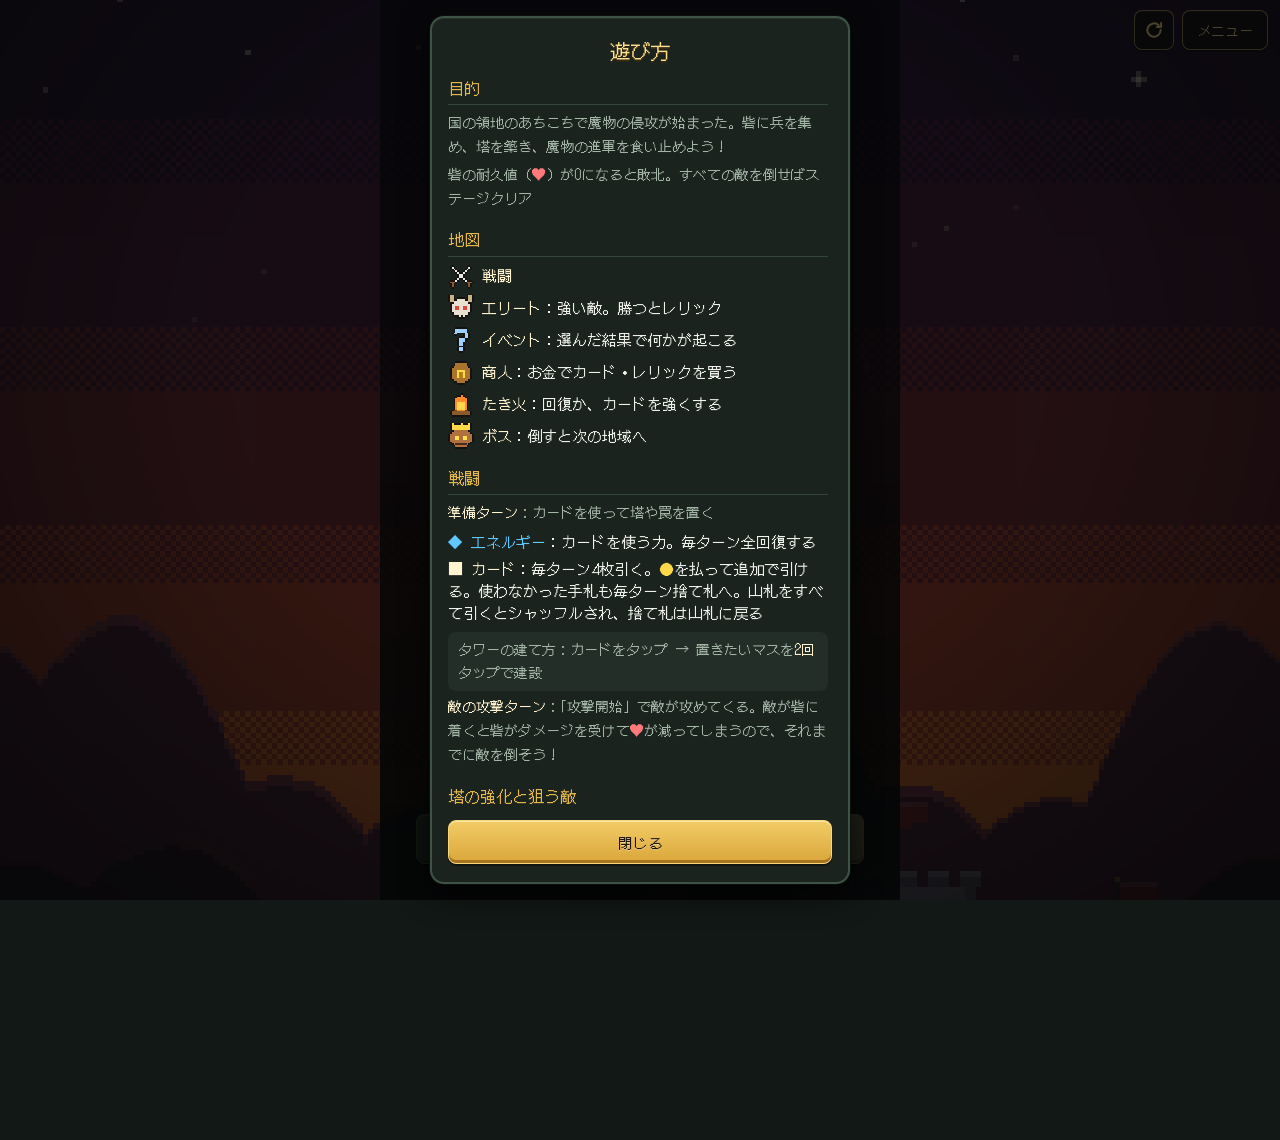
==== commit 5ef2f1d9: "新カード「対空炸裂弾」・カード報酬が3%で鍛えた状態で出る - 対空炸裂弾：飛ぶ敵だけを狙い、爆発1.5マスで飛ぶ敵だけにダメージ（airOnly）。物理・アンコモン・コスト1・威力25・1秒に1発 " ====
--- a/index.html
+++ b/index.html
@@ -9,7 +9,7 @@
 <link rel="preconnect" href="https://fonts.googleapis.com">
 <link rel="preconnect" href="https://fonts.gstatic.com" crossorigin>
 <link rel="stylesheet" href="https://fonts.googleapis.com/css2?family=DotGothic16&display=swap">
-<link rel="stylesheet" href="css/style.css?v=20261024045029">
+<link rel="stylesheet" href="css/style.css?v=20261024050741">
 </head>
 <body>
 
@@ -38,7 +38,7 @@
       <p>上にスワイプしてスタート</p>
       <button type="button" id="pc-start" class="pc-only">クリックでスタート</button>
     </div>
-    <p class="ver" id="ver" role="button" tabindex="0" aria-label="アップデート履歴">版 10/24 04:50</p>
+    <p class="ver" id="ver" role="button" tabindex="0" aria-label="アップデート履歴">版 10/24 05:07</p>
   </div>
 </section>
 
@@ -237,26 +237,26 @@
 <div id="tap-sound" hidden>♪ 画面をタップすると音が出ます</div>
 <div id="rotate"><p>画面を縦にしてください</p></div>
 
-<script src="js/data.js?v=20261024045029"></script>
-<script src="js/battle.js?v=20261024045029"></script>
-<script src="js/run.js?v=20261024045029"></script>
-<script src="js/sprites.js?v=20261024045029"></script>
-<script src="js/relicart.js?v=20261024045029"></script>
-<script src="js/battleskin.js?v=20261024045029"></script>
-<script src="js/hudicons.js?v=20261024045029"></script>
-<script src="js/dotart.js?v=20261024045029"></script>
-<script src="js/towerart.js?v=20261024045029"></script>
-<script src="js/enemyart.js?v=20261024045029"></script>
-<script src="js/render.js?v=20261024045029"></script>
-<script src="js/sound.js?v=20261024045029"></script>
-<script src="js/bossbgm.js?v=20261024045029"></script>
-<script src="js/ui.js?v=20261024045029"></script>
-<script src="js/stats.js?v=20261024045029"></script>
-<script src="js/updates.js?v=20261024045029"></script>
-<script src="js/screens.js?v=20261024045029"></script>
-<script src="js/logo.js?v=20261024045029"></script>
-<script src="js/worldbg.js?v=20261024045029"></script>
-<script src="js/eventart.js?v=20261024045029"></script>
-<script src="js/cmdart.js?v=20261024045029"></script>
+<script src="js/data.js?v=20261024050741"></script>
+<script src="js/battle.js?v=20261024050741"></script>
+<script src="js/run.js?v=20261024050741"></script>
+<script src="js/sprites.js?v=20261024050741"></script>
+<script src="js/relicart.js?v=20261024050741"></script>
+<script src="js/battleskin.js?v=20261024050741"></script>
+<script src="js/hudicons.js?v=20261024050741"></script>
+<script src="js/dotart.js?v=20261024050741"></script>
+<script src="js/towerart.js?v=20261024050741"></script>
+<script src="js/enemyart.js?v=20261024050741"></script>
+<script src="js/render.js?v=20261024050741"></script>
+<script src="js/sound.js?v=20261024050741"></script>
+<script src="js/bossbgm.js?v=20261024050741"></script>
+<script src="js/ui.js?v=20261024050741"></script>
+<script src="js/stats.js?v=20261024050741"></script>
+<script src="js/updates.js?v=20261024050741"></script>
+<script src="js/screens.js?v=20261024050741"></script>
+<script src="js/logo.js?v=20261024050741"></script>
+<script src="js/worldbg.js?v=20261024050741"></script>
+<script src="js/eventart.js?v=20261024050741"></script>
+<script src="js/cmdart.js?v=20261024050741"></script>
 </body>
 </html>
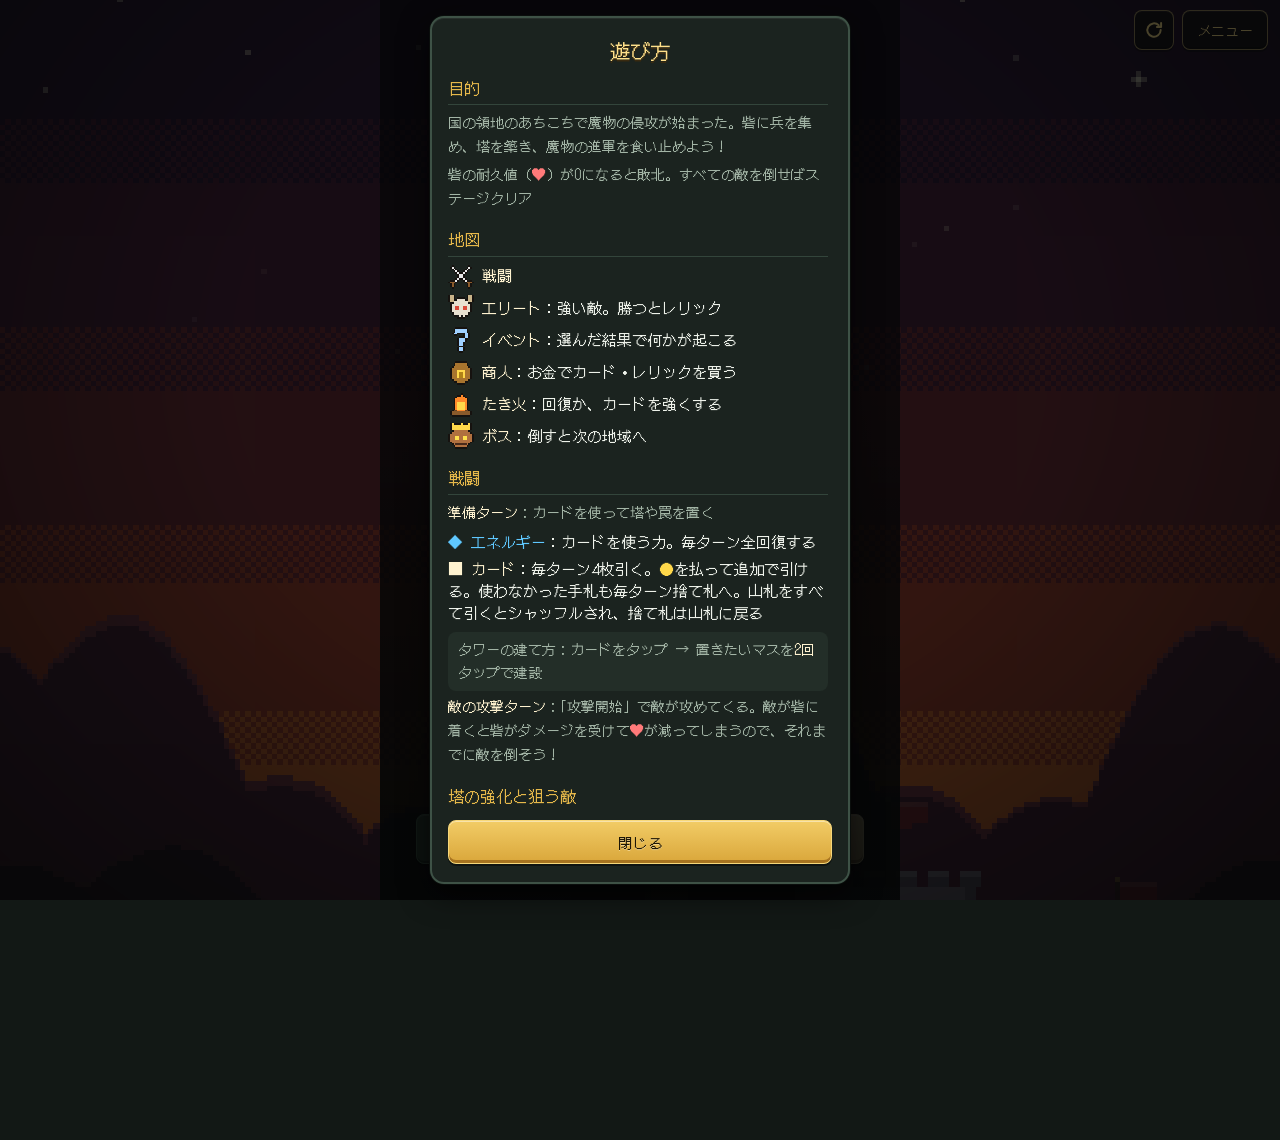
==== commit 33c9ecbd: "対空炸裂弾を「対空炸裂弾砲」に改名・射程を3マスに - 名前：対空炸裂弾砲。射程 2.6→3.0（強化後は同じ上げ幅で 3.3・3.6） - SPEC 13.77 と updates.js を更新  " ====
--- a/index.html
+++ b/index.html
@@ -9,7 +9,7 @@
 <link rel="preconnect" href="https://fonts.googleapis.com">
 <link rel="preconnect" href="https://fonts.gstatic.com" crossorigin>
 <link rel="stylesheet" href="https://fonts.googleapis.com/css2?family=DotGothic16&display=swap">
-<link rel="stylesheet" href="css/style.css?v=20261024050741">
+<link rel="stylesheet" href="css/style.css?v=20261024051332">
 </head>
 <body>
 
@@ -38,7 +38,7 @@
       <p>上にスワイプしてスタート</p>
       <button type="button" id="pc-start" class="pc-only">クリックでスタート</button>
     </div>
-    <p class="ver" id="ver" role="button" tabindex="0" aria-label="アップデート履歴">版 10/24 05:07</p>
+    <p class="ver" id="ver" role="button" tabindex="0" aria-label="アップデート履歴">版 10/24 05:13</p>
   </div>
 </section>
 
@@ -237,26 +237,26 @@
 <div id="tap-sound" hidden>♪ 画面をタップすると音が出ます</div>
 <div id="rotate"><p>画面を縦にしてください</p></div>
 
-<script src="js/data.js?v=20261024050741"></script>
-<script src="js/battle.js?v=20261024050741"></script>
-<script src="js/run.js?v=20261024050741"></script>
-<script src="js/sprites.js?v=20261024050741"></script>
-<script src="js/relicart.js?v=20261024050741"></script>
-<script src="js/battleskin.js?v=20261024050741"></script>
-<script src="js/hudicons.js?v=20261024050741"></script>
-<script src="js/dotart.js?v=20261024050741"></script>
-<script src="js/towerart.js?v=20261024050741"></script>
-<script src="js/enemyart.js?v=20261024050741"></script>
-<script src="js/render.js?v=20261024050741"></script>
-<script src="js/sound.js?v=20261024050741"></script>
-<script src="js/bossbgm.js?v=20261024050741"></script>
-<script src="js/ui.js?v=20261024050741"></script>
-<script src="js/stats.js?v=20261024050741"></script>
-<script src="js/updates.js?v=20261024050741"></script>
-<script src="js/screens.js?v=20261024050741"></script>
-<script src="js/logo.js?v=20261024050741"></script>
-<script src="js/worldbg.js?v=20261024050741"></script>
-<script src="js/eventart.js?v=20261024050741"></script>
-<script src="js/cmdart.js?v=20261024050741"></script>
+<script src="js/data.js?v=20261024051332"></script>
+<script src="js/battle.js?v=20261024051332"></script>
+<script src="js/run.js?v=20261024051332"></script>
+<script src="js/sprites.js?v=20261024051332"></script>
+<script src="js/relicart.js?v=20261024051332"></script>
+<script src="js/battleskin.js?v=20261024051332"></script>
+<script src="js/hudicons.js?v=20261024051332"></script>
+<script src="js/dotart.js?v=20261024051332"></script>
+<script src="js/towerart.js?v=20261024051332"></script>
+<script src="js/enemyart.js?v=20261024051332"></script>
+<script src="js/render.js?v=20261024051332"></script>
+<script src="js/sound.js?v=20261024051332"></script>
+<script src="js/bossbgm.js?v=20261024051332"></script>
+<script src="js/ui.js?v=20261024051332"></script>
+<script src="js/stats.js?v=20261024051332"></script>
+<script src="js/updates.js?v=20261024051332"></script>
+<script src="js/screens.js?v=20261024051332"></script>
+<script src="js/logo.js?v=20261024051332"></script>
+<script src="js/worldbg.js?v=20261024051332"></script>
+<script src="js/eventart.js?v=20261024051332"></script>
+<script src="js/cmdart.js?v=20261024051332"></script>
 </body>
 </html>
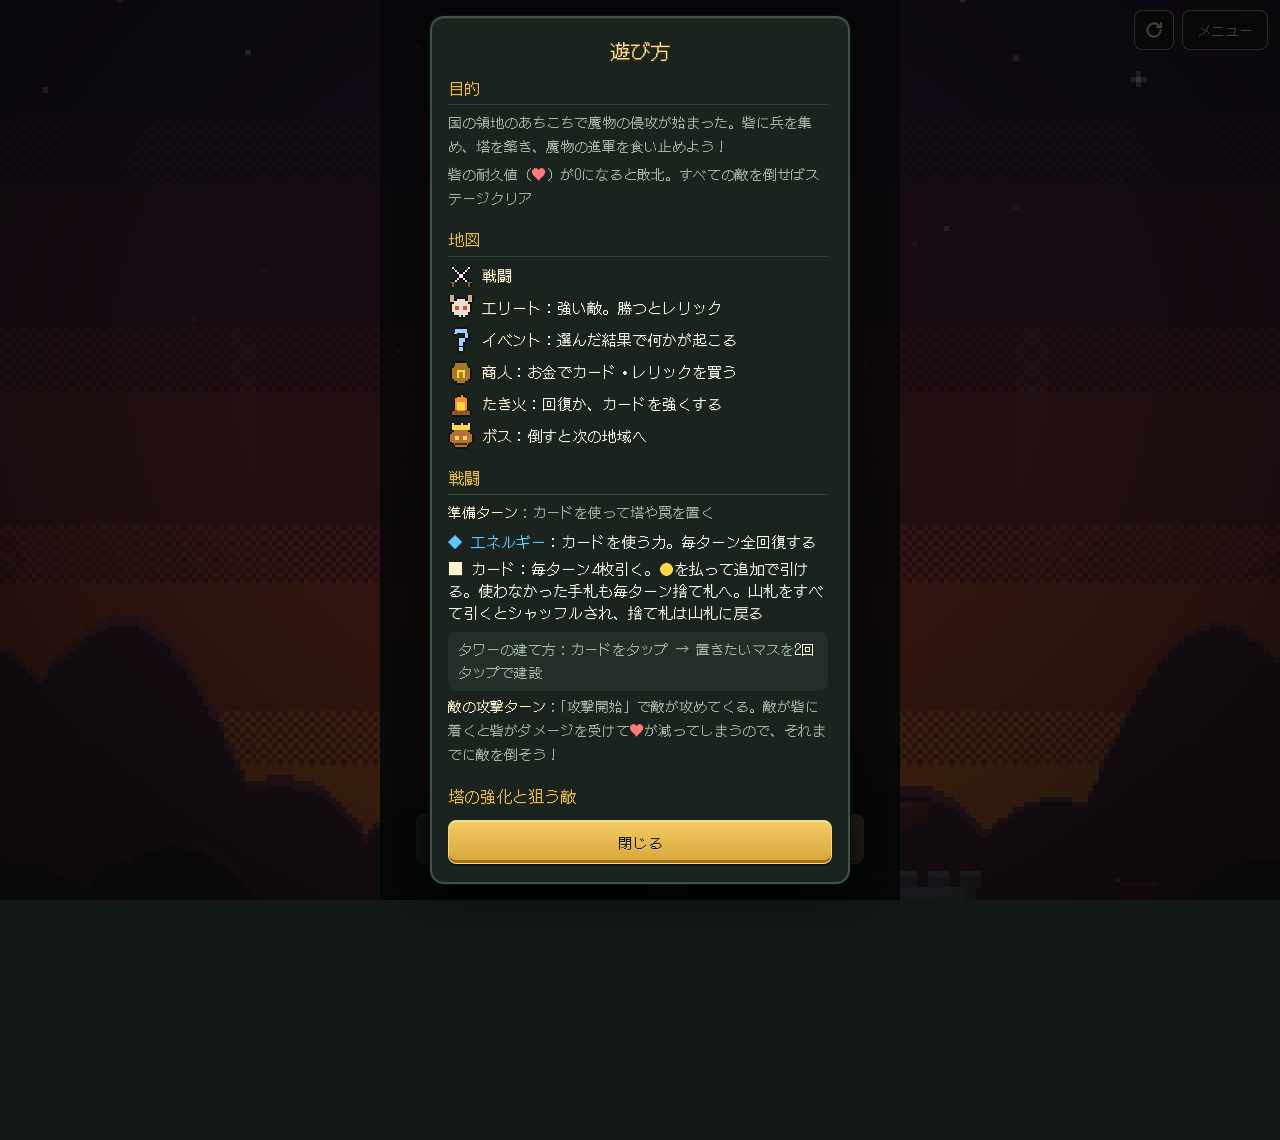
==== commit f92d6fc5: "カード名を「対空炸裂砲」に変更 Co-Authored-By: Claude Sonnet 5.5 <noreply@anthropic.com> Claude-Session: https://cl" ====
--- a/index.html
+++ b/index.html
@@ -9,7 +9,7 @@
 <link rel="preconnect" href="https://fonts.googleapis.com">
 <link rel="preconnect" href="https://fonts.gstatic.com" crossorigin>
 <link rel="stylesheet" href="https://fonts.googleapis.com/css2?family=DotGothic16&display=swap">
-<link rel="stylesheet" href="css/style.css?v=20261024051332">
+<link rel="stylesheet" href="css/style.css?v=20261024052641">
 </head>
 <body>
 
@@ -38,7 +38,7 @@
       <p>上にスワイプしてスタート</p>
       <button type="button" id="pc-start" class="pc-only">クリックでスタート</button>
     </div>
-    <p class="ver" id="ver" role="button" tabindex="0" aria-label="アップデート履歴">版 10/24 05:13</p>
+    <p class="ver" id="ver" role="button" tabindex="0" aria-label="アップデート履歴">版 10/24 05:26</p>
   </div>
 </section>
 
@@ -237,26 +237,26 @@
 <div id="tap-sound" hidden>♪ 画面をタップすると音が出ます</div>
 <div id="rotate"><p>画面を縦にしてください</p></div>
 
-<script src="js/data.js?v=20261024051332"></script>
-<script src="js/battle.js?v=20261024051332"></script>
-<script src="js/run.js?v=20261024051332"></script>
-<script src="js/sprites.js?v=20261024051332"></script>
-<script src="js/relicart.js?v=20261024051332"></script>
-<script src="js/battleskin.js?v=20261024051332"></script>
-<script src="js/hudicons.js?v=20261024051332"></script>
-<script src="js/dotart.js?v=20261024051332"></script>
-<script src="js/towerart.js?v=20261024051332"></script>
-<script src="js/enemyart.js?v=20261024051332"></script>
-<script src="js/render.js?v=20261024051332"></script>
-<script src="js/sound.js?v=20261024051332"></script>
-<script src="js/bossbgm.js?v=20261024051332"></script>
-<script src="js/ui.js?v=20261024051332"></script>
-<script src="js/stats.js?v=20261024051332"></script>
-<script src="js/updates.js?v=20261024051332"></script>
-<script src="js/screens.js?v=20261024051332"></script>
-<script src="js/logo.js?v=20261024051332"></script>
-<script src="js/worldbg.js?v=20261024051332"></script>
-<script src="js/eventart.js?v=20261024051332"></script>
-<script src="js/cmdart.js?v=20261024051332"></script>
+<script src="js/data.js?v=20261024052641"></script>
+<script src="js/battle.js?v=20261024052641"></script>
+<script src="js/run.js?v=20261024052641"></script>
+<script src="js/sprites.js?v=20261024052641"></script>
+<script src="js/relicart.js?v=20261024052641"></script>
+<script src="js/battleskin.js?v=20261024052641"></script>
+<script src="js/hudicons.js?v=20261024052641"></script>
+<script src="js/dotart.js?v=20261024052641"></script>
+<script src="js/towerart.js?v=20261024052641"></script>
+<script src="js/enemyart.js?v=20261024052641"></script>
+<script src="js/render.js?v=20261024052641"></script>
+<script src="js/sound.js?v=20261024052641"></script>
+<script src="js/bossbgm.js?v=20261024052641"></script>
+<script src="js/ui.js?v=20261024052641"></script>
+<script src="js/stats.js?v=20261024052641"></script>
+<script src="js/updates.js?v=20261024052641"></script>
+<script src="js/screens.js?v=20261024052641"></script>
+<script src="js/logo.js?v=20261024052641"></script>
+<script src="js/worldbg.js?v=20261024052641"></script>
+<script src="js/eventart.js?v=20261024052641"></script>
+<script src="js/cmdart.js?v=20261024052641"></script>
 </body>
 </html>
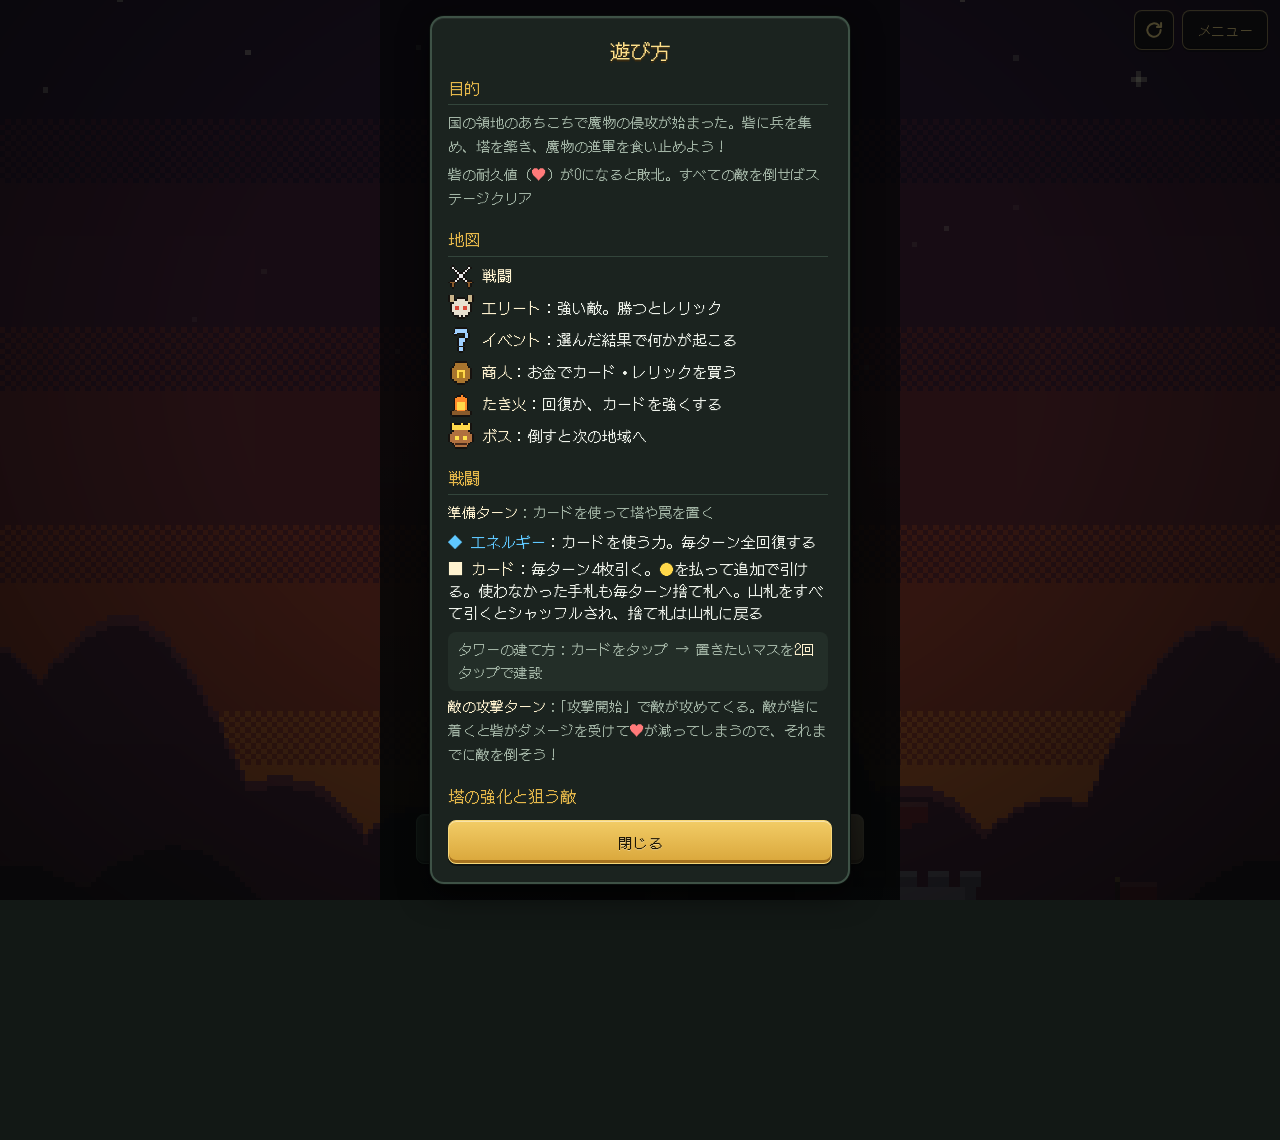
==== commit 2bb923e6: "商人マス：入って1秒はタップを受け付けない（誤タップ防止） Co-Authored-By: Claude Sonnet 5.5 <noreply@anthropic.com> Claude-Sessi" ====
--- a/index.html
+++ b/index.html
@@ -9,7 +9,7 @@
 <link rel="preconnect" href="https://fonts.googleapis.com">
 <link rel="preconnect" href="https://fonts.gstatic.com" crossorigin>
 <link rel="stylesheet" href="https://fonts.googleapis.com/css2?family=DotGothic16&display=swap">
-<link rel="stylesheet" href="css/style.css?v=20261024052641">
+<link rel="stylesheet" href="css/style.css?v=20261024055425">
 </head>
 <body>
 
@@ -38,7 +38,7 @@
       <p>上にスワイプしてスタート</p>
       <button type="button" id="pc-start" class="pc-only">クリックでスタート</button>
     </div>
-    <p class="ver" id="ver" role="button" tabindex="0" aria-label="アップデート履歴">版 10/24 05:26</p>
+    <p class="ver" id="ver" role="button" tabindex="0" aria-label="アップデート履歴">版 10/24 05:54</p>
   </div>
 </section>
 
@@ -237,26 +237,26 @@
 <div id="tap-sound" hidden>♪ 画面をタップすると音が出ます</div>
 <div id="rotate"><p>画面を縦にしてください</p></div>
 
-<script src="js/data.js?v=20261024052641"></script>
-<script src="js/battle.js?v=20261024052641"></script>
-<script src="js/run.js?v=20261024052641"></script>
-<script src="js/sprites.js?v=20261024052641"></script>
-<script src="js/relicart.js?v=20261024052641"></script>
-<script src="js/battleskin.js?v=20261024052641"></script>
-<script src="js/hudicons.js?v=20261024052641"></script>
-<script src="js/dotart.js?v=20261024052641"></script>
-<script src="js/towerart.js?v=20261024052641"></script>
-<script src="js/enemyart.js?v=20261024052641"></script>
-<script src="js/render.js?v=20261024052641"></script>
-<script src="js/sound.js?v=20261024052641"></script>
-<script src="js/bossbgm.js?v=20261024052641"></script>
-<script src="js/ui.js?v=20261024052641"></script>
-<script src="js/stats.js?v=20261024052641"></script>
-<script src="js/updates.js?v=20261024052641"></script>
-<script src="js/screens.js?v=20261024052641"></script>
-<script src="js/logo.js?v=20261024052641"></script>
-<script src="js/worldbg.js?v=20261024052641"></script>
-<script src="js/eventart.js?v=20261024052641"></script>
-<script src="js/cmdart.js?v=20261024052641"></script>
+<script src="js/data.js?v=20261024055425"></script>
+<script src="js/battle.js?v=20261024055425"></script>
+<script src="js/run.js?v=20261024055425"></script>
+<script src="js/sprites.js?v=20261024055425"></script>
+<script src="js/relicart.js?v=20261024055425"></script>
+<script src="js/battleskin.js?v=20261024055425"></script>
+<script src="js/hudicons.js?v=20261024055425"></script>
+<script src="js/dotart.js?v=20261024055425"></script>
+<script src="js/towerart.js?v=20261024055425"></script>
+<script src="js/enemyart.js?v=20261024055425"></script>
+<script src="js/render.js?v=20261024055425"></script>
+<script src="js/sound.js?v=20261024055425"></script>
+<script src="js/bossbgm.js?v=20261024055425"></script>
+<script src="js/ui.js?v=20261024055425"></script>
+<script src="js/stats.js?v=20261024055425"></script>
+<script src="js/updates.js?v=20261024055425"></script>
+<script src="js/screens.js?v=20261024055425"></script>
+<script src="js/logo.js?v=20261024055425"></script>
+<script src="js/worldbg.js?v=20261024055425"></script>
+<script src="js/eventart.js?v=20261024055425"></script>
+<script src="js/cmdart.js?v=20261024055425"></script>
 </body>
 </html>
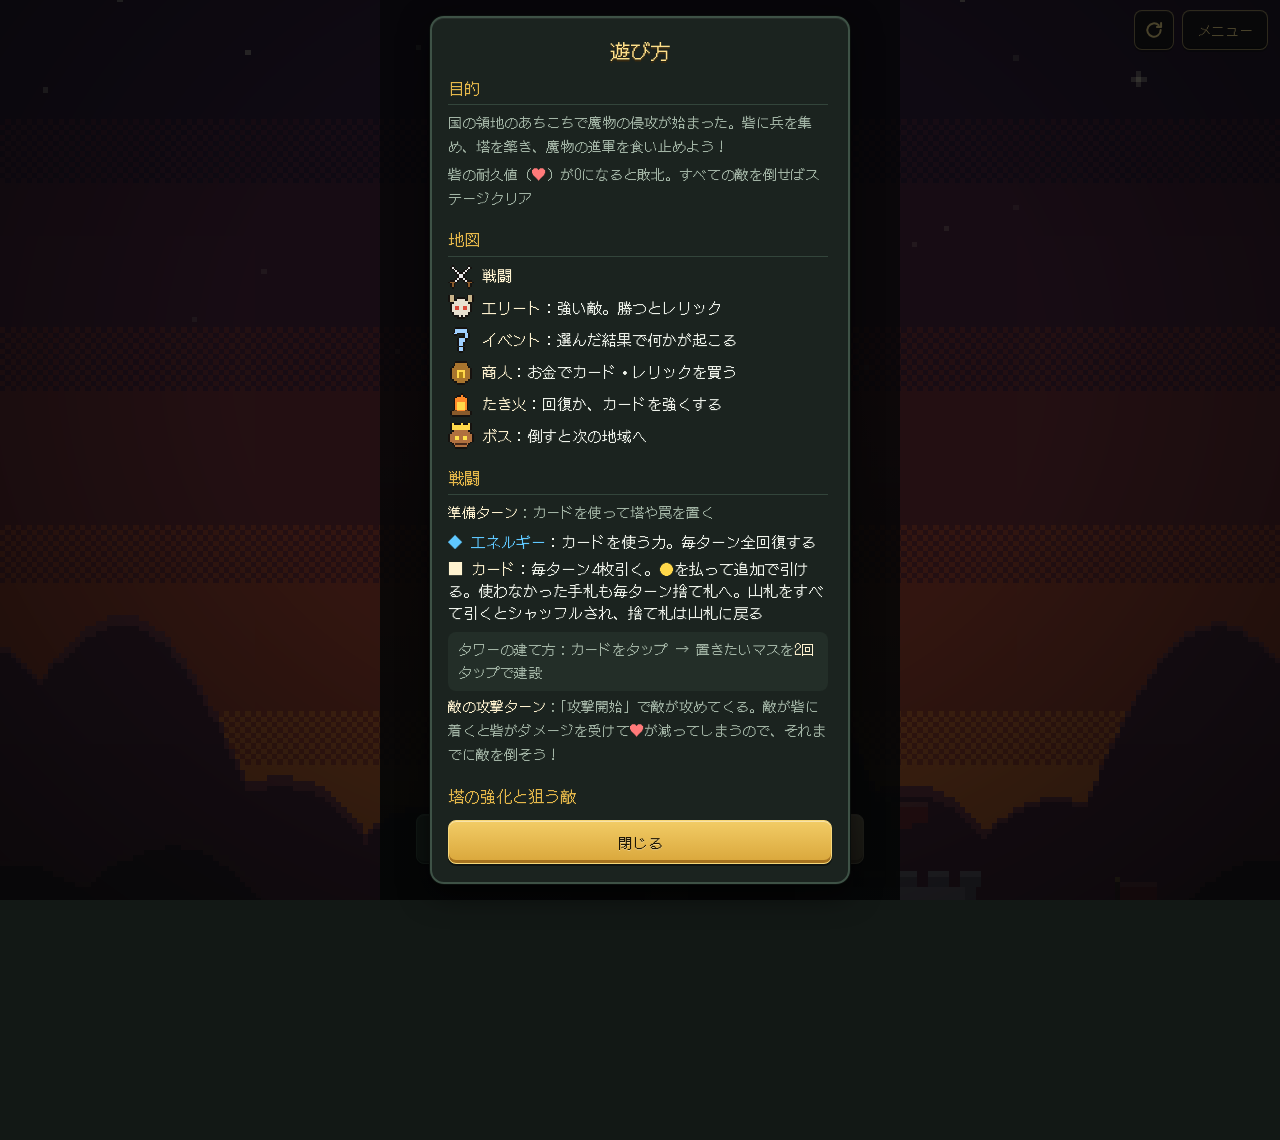
==== commit 534b4e76: "賭けイベント：当たり・はずれの効果音を追加 Co-Authored-By: Claude Sonnet 5.5 <noreply@anthropic.com> Claude-Session: http" ====
--- a/index.html
+++ b/index.html
@@ -9,7 +9,7 @@
 <link rel="preconnect" href="https://fonts.googleapis.com">
 <link rel="preconnect" href="https://fonts.gstatic.com" crossorigin>
 <link rel="stylesheet" href="https://fonts.googleapis.com/css2?family=DotGothic16&display=swap">
-<link rel="stylesheet" href="css/style.css?v=20261024055425">
+<link rel="stylesheet" href="css/style.css?v=20261024072622">
 </head>
 <body>
 
@@ -38,7 +38,7 @@
       <p>上にスワイプしてスタート</p>
       <button type="button" id="pc-start" class="pc-only">クリックでスタート</button>
     </div>
-    <p class="ver" id="ver" role="button" tabindex="0" aria-label="アップデート履歴">版 10/24 05:54</p>
+    <p class="ver" id="ver" role="button" tabindex="0" aria-label="アップデート履歴">版 10/24 07:26</p>
   </div>
 </section>
 
@@ -237,26 +237,26 @@
 <div id="tap-sound" hidden>♪ 画面をタップすると音が出ます</div>
 <div id="rotate"><p>画面を縦にしてください</p></div>
 
-<script src="js/data.js?v=20261024055425"></script>
-<script src="js/battle.js?v=20261024055425"></script>
-<script src="js/run.js?v=20261024055425"></script>
-<script src="js/sprites.js?v=20261024055425"></script>
-<script src="js/relicart.js?v=20261024055425"></script>
-<script src="js/battleskin.js?v=20261024055425"></script>
-<script src="js/hudicons.js?v=20261024055425"></script>
-<script src="js/dotart.js?v=20261024055425"></script>
-<script src="js/towerart.js?v=20261024055425"></script>
-<script src="js/enemyart.js?v=20261024055425"></script>
-<script src="js/render.js?v=20261024055425"></script>
-<script src="js/sound.js?v=20261024055425"></script>
-<script src="js/bossbgm.js?v=20261024055425"></script>
-<script src="js/ui.js?v=20261024055425"></script>
-<script src="js/stats.js?v=20261024055425"></script>
-<script src="js/updates.js?v=20261024055425"></script>
-<script src="js/screens.js?v=20261024055425"></script>
-<script src="js/logo.js?v=20261024055425"></script>
-<script src="js/worldbg.js?v=20261024055425"></script>
-<script src="js/eventart.js?v=20261024055425"></script>
-<script src="js/cmdart.js?v=20261024055425"></script>
+<script src="js/data.js?v=20261024072622"></script>
+<script src="js/battle.js?v=20261024072622"></script>
+<script src="js/run.js?v=20261024072622"></script>
+<script src="js/sprites.js?v=20261024072622"></script>
+<script src="js/relicart.js?v=20261024072622"></script>
+<script src="js/battleskin.js?v=20261024072622"></script>
+<script src="js/hudicons.js?v=20261024072622"></script>
+<script src="js/dotart.js?v=20261024072622"></script>
+<script src="js/towerart.js?v=20261024072622"></script>
+<script src="js/enemyart.js?v=20261024072622"></script>
+<script src="js/render.js?v=20261024072622"></script>
+<script src="js/sound.js?v=20261024072622"></script>
+<script src="js/bossbgm.js?v=20261024072622"></script>
+<script src="js/ui.js?v=20261024072622"></script>
+<script src="js/stats.js?v=20261024072622"></script>
+<script src="js/updates.js?v=20261024072622"></script>
+<script src="js/screens.js?v=20261024072622"></script>
+<script src="js/logo.js?v=20261024072622"></script>
+<script src="js/worldbg.js?v=20261024072622"></script>
+<script src="js/eventart.js?v=20261024072622"></script>
+<script src="js/cmdart.js?v=20261024072622"></script>
 </body>
 </html>
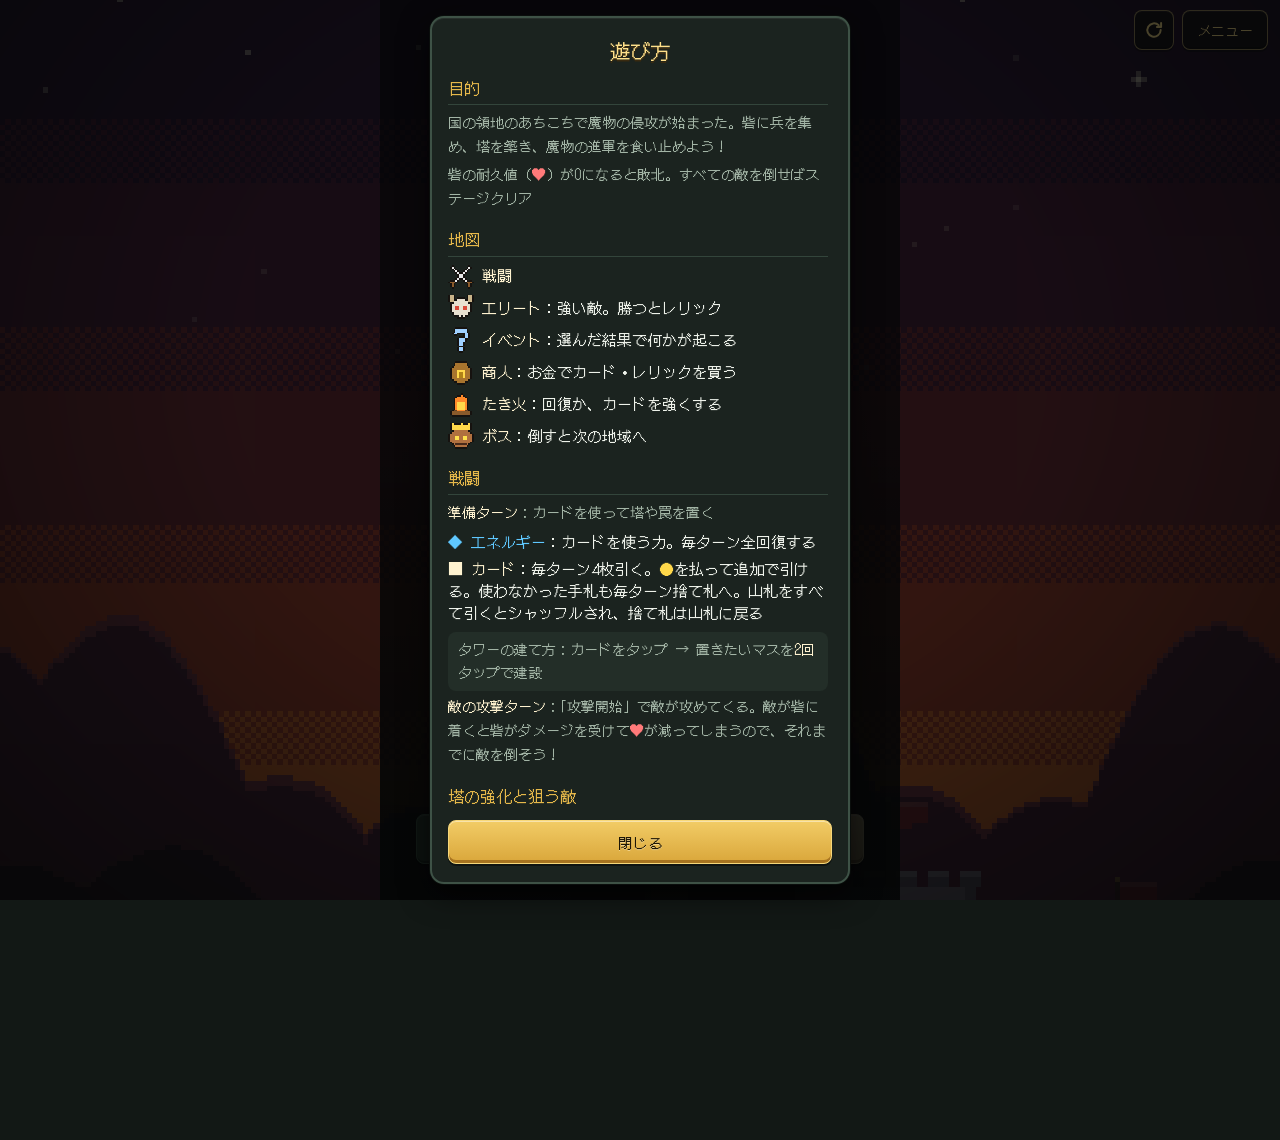
==== commit 9f4d580a: "魔術強化：コスト0・倍率1.5倍（鍛えると2倍）に変更 Co-Authored-By: Claude Sonnet 5.5 <noreply@anthropic.com> Claude-Session" ====
--- a/index.html
+++ b/index.html
@@ -9,7 +9,7 @@
 <link rel="preconnect" href="https://fonts.googleapis.com">
 <link rel="preconnect" href="https://fonts.gstatic.com" crossorigin>
 <link rel="stylesheet" href="https://fonts.googleapis.com/css2?family=DotGothic16&display=swap">
-<link rel="stylesheet" href="css/style.css?v=20261024072622">
+<link rel="stylesheet" href="css/style.css?v=20261024080313">
 </head>
 <body>
 
@@ -38,7 +38,7 @@
       <p>上にスワイプしてスタート</p>
       <button type="button" id="pc-start" class="pc-only">クリックでスタート</button>
     </div>
-    <p class="ver" id="ver" role="button" tabindex="0" aria-label="アップデート履歴">版 10/24 07:26</p>
+    <p class="ver" id="ver" role="button" tabindex="0" aria-label="アップデート履歴">版 10/24 08:03</p>
   </div>
 </section>
 
@@ -237,26 +237,26 @@
 <div id="tap-sound" hidden>♪ 画面をタップすると音が出ます</div>
 <div id="rotate"><p>画面を縦にしてください</p></div>
 
-<script src="js/data.js?v=20261024072622"></script>
-<script src="js/battle.js?v=20261024072622"></script>
-<script src="js/run.js?v=20261024072622"></script>
-<script src="js/sprites.js?v=20261024072622"></script>
-<script src="js/relicart.js?v=20261024072622"></script>
-<script src="js/battleskin.js?v=20261024072622"></script>
-<script src="js/hudicons.js?v=20261024072622"></script>
-<script src="js/dotart.js?v=20261024072622"></script>
-<script src="js/towerart.js?v=20261024072622"></script>
-<script src="js/enemyart.js?v=20261024072622"></script>
-<script src="js/render.js?v=20261024072622"></script>
-<script src="js/sound.js?v=20261024072622"></script>
-<script src="js/bossbgm.js?v=20261024072622"></script>
-<script src="js/ui.js?v=20261024072622"></script>
-<script src="js/stats.js?v=20261024072622"></script>
-<script src="js/updates.js?v=20261024072622"></script>
-<script src="js/screens.js?v=20261024072622"></script>
-<script src="js/logo.js?v=20261024072622"></script>
-<script src="js/worldbg.js?v=20261024072622"></script>
-<script src="js/eventart.js?v=20261024072622"></script>
-<script src="js/cmdart.js?v=20261024072622"></script>
+<script src="js/data.js?v=20261024080313"></script>
+<script src="js/battle.js?v=20261024080313"></script>
+<script src="js/run.js?v=20261024080313"></script>
+<script src="js/sprites.js?v=20261024080313"></script>
+<script src="js/relicart.js?v=20261024080313"></script>
+<script src="js/battleskin.js?v=20261024080313"></script>
+<script src="js/hudicons.js?v=20261024080313"></script>
+<script src="js/dotart.js?v=20261024080313"></script>
+<script src="js/towerart.js?v=20261024080313"></script>
+<script src="js/enemyart.js?v=20261024080313"></script>
+<script src="js/render.js?v=20261024080313"></script>
+<script src="js/sound.js?v=20261024080313"></script>
+<script src="js/bossbgm.js?v=20261024080313"></script>
+<script src="js/ui.js?v=20261024080313"></script>
+<script src="js/stats.js?v=20261024080313"></script>
+<script src="js/updates.js?v=20261024080313"></script>
+<script src="js/screens.js?v=20261024080313"></script>
+<script src="js/logo.js?v=20261024080313"></script>
+<script src="js/worldbg.js?v=20261024080313"></script>
+<script src="js/eventart.js?v=20261024080313"></script>
+<script src="js/cmdart.js?v=20261024080313"></script>
 </body>
 </html>
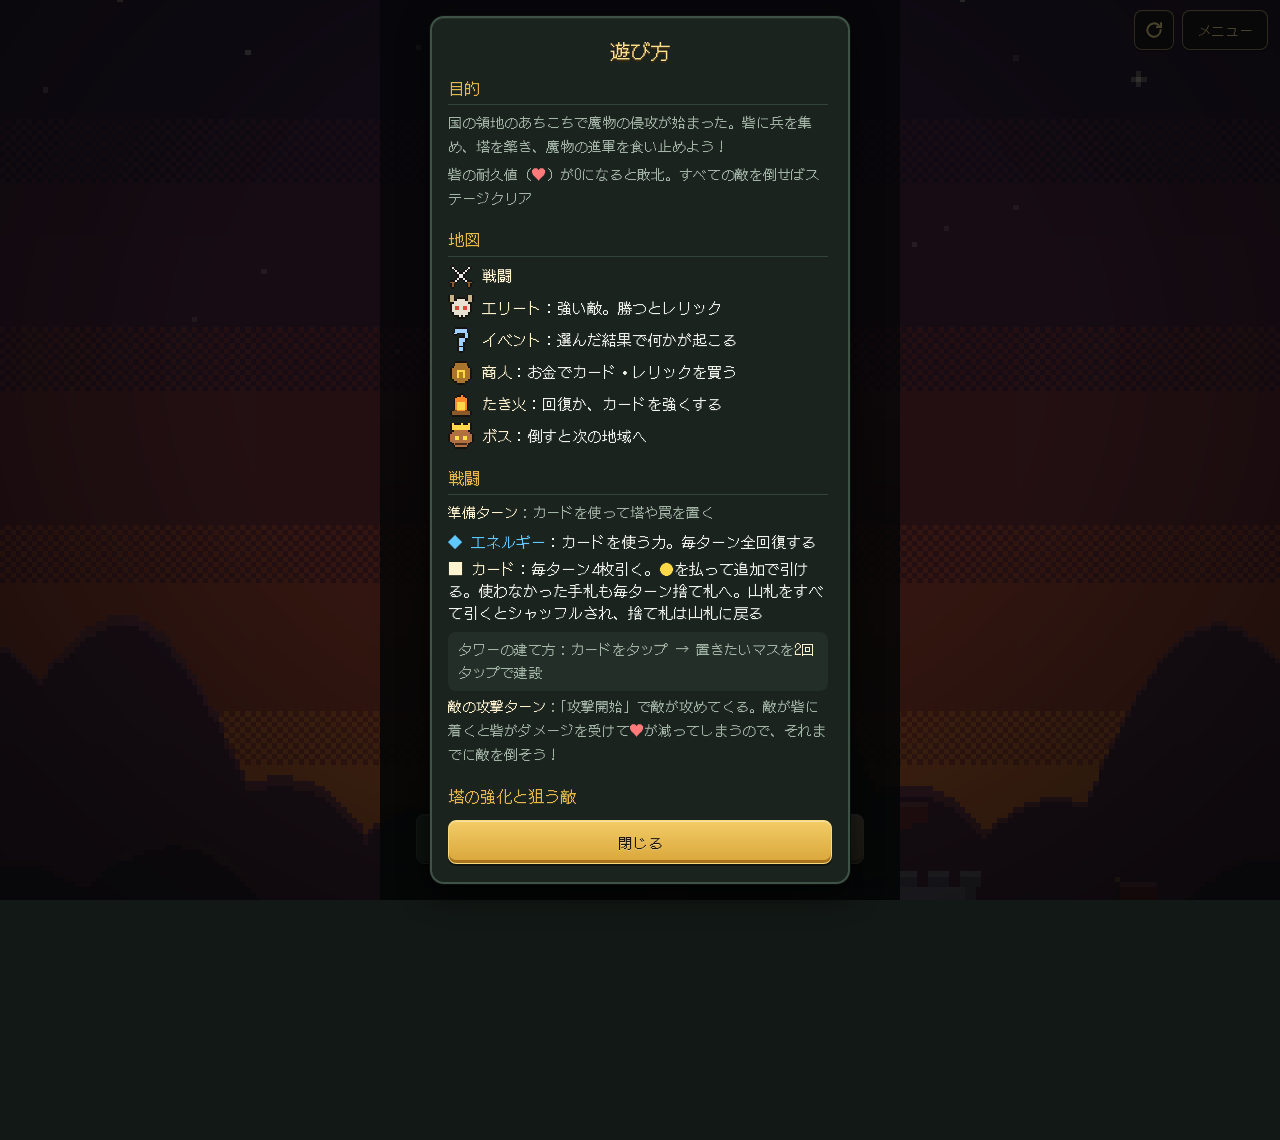
==== commit 1d8368d8: "新イベント「横柄な大工」（草原・雪山）：絵と効果音つき Co-Authored-By: Claude Sonnet 5.5 <noreply@anthropic.com> Claude-Session" ====
--- a/index.html
+++ b/index.html
@@ -9,7 +9,7 @@
 <link rel="preconnect" href="https://fonts.googleapis.com">
 <link rel="preconnect" href="https://fonts.gstatic.com" crossorigin>
 <link rel="stylesheet" href="https://fonts.googleapis.com/css2?family=DotGothic16&display=swap">
-<link rel="stylesheet" href="css/style.css?v=20261024080313">
+<link rel="stylesheet" href="css/style.css?v=20261024082144">
 </head>
 <body>
 
@@ -38,7 +38,7 @@
       <p>上にスワイプしてスタート</p>
       <button type="button" id="pc-start" class="pc-only">クリックでスタート</button>
     </div>
-    <p class="ver" id="ver" role="button" tabindex="0" aria-label="アップデート履歴">版 10/24 08:03</p>
+    <p class="ver" id="ver" role="button" tabindex="0" aria-label="アップデート履歴">版 10/24 08:21</p>
   </div>
 </section>
 
@@ -237,26 +237,26 @@
 <div id="tap-sound" hidden>♪ 画面をタップすると音が出ます</div>
 <div id="rotate"><p>画面を縦にしてください</p></div>
 
-<script src="js/data.js?v=20261024080313"></script>
-<script src="js/battle.js?v=20261024080313"></script>
-<script src="js/run.js?v=20261024080313"></script>
-<script src="js/sprites.js?v=20261024080313"></script>
-<script src="js/relicart.js?v=20261024080313"></script>
-<script src="js/battleskin.js?v=20261024080313"></script>
-<script src="js/hudicons.js?v=20261024080313"></script>
-<script src="js/dotart.js?v=20261024080313"></script>
-<script src="js/towerart.js?v=20261024080313"></script>
-<script src="js/enemyart.js?v=20261024080313"></script>
-<script src="js/render.js?v=20261024080313"></script>
-<script src="js/sound.js?v=20261024080313"></script>
-<script src="js/bossbgm.js?v=20261024080313"></script>
-<script src="js/ui.js?v=20261024080313"></script>
-<script src="js/stats.js?v=20261024080313"></script>
-<script src="js/updates.js?v=20261024080313"></script>
-<script src="js/screens.js?v=20261024080313"></script>
-<script src="js/logo.js?v=20261024080313"></script>
-<script src="js/worldbg.js?v=20261024080313"></script>
-<script src="js/eventart.js?v=20261024080313"></script>
-<script src="js/cmdart.js?v=20261024080313"></script>
+<script src="js/data.js?v=20261024082144"></script>
+<script src="js/battle.js?v=20261024082144"></script>
+<script src="js/run.js?v=20261024082144"></script>
+<script src="js/sprites.js?v=20261024082144"></script>
+<script src="js/relicart.js?v=20261024082144"></script>
+<script src="js/battleskin.js?v=20261024082144"></script>
+<script src="js/hudicons.js?v=20261024082144"></script>
+<script src="js/dotart.js?v=20261024082144"></script>
+<script src="js/towerart.js?v=20261024082144"></script>
+<script src="js/enemyart.js?v=20261024082144"></script>
+<script src="js/render.js?v=20261024082144"></script>
+<script src="js/sound.js?v=20261024082144"></script>
+<script src="js/bossbgm.js?v=20261024082144"></script>
+<script src="js/ui.js?v=20261024082144"></script>
+<script src="js/stats.js?v=20261024082144"></script>
+<script src="js/updates.js?v=20261024082144"></script>
+<script src="js/screens.js?v=20261024082144"></script>
+<script src="js/logo.js?v=20261024082144"></script>
+<script src="js/worldbg.js?v=20261024082144"></script>
+<script src="js/eventart.js?v=20261024082144"></script>
+<script src="js/cmdart.js?v=20261024082144"></script>
 </body>
 </html>
